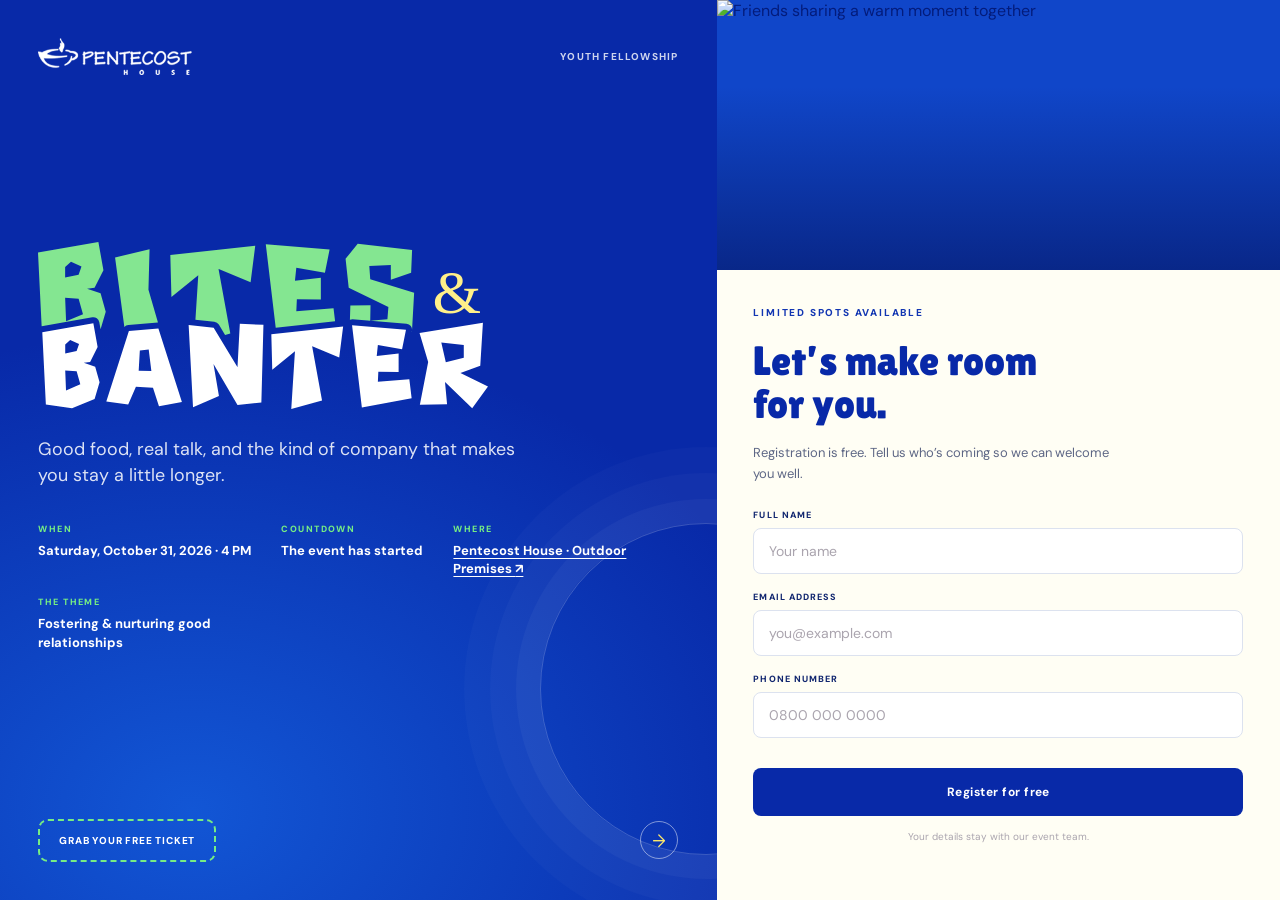
==== index.html @ 0be5b4b5 "Add files via upload" ====
<!DOCTYPE html>
<html lang="en">
<head>
	<meta charset="UTF-8">
	<meta name="viewport" content="width=device-width, initial-scale=1.0">
	<meta name="description" content="Join Bites & Banter for hot food, honest conversations, and good company. Register free for October 31, 2026.">
	<meta property="og:type" content="website">
	<meta property="og:title" content="Bites &amp; Banter | Registration">
	<meta property="og:description" content="Join Bites &amp; Banter for hot food, honest conversations, and good company on October 31, 2026.">
	<meta property="og:image" content="BB_GraphTag.png">
	<meta name="twitter:card" content="summary_large_image">
	<meta name="twitter:title" content="Bites &amp; Banter | Registration">
	<meta name="twitter:description" content="Join Bites &amp; Banter for hot food, honest conversations, and good company on October 31, 2026.">
	<meta name="twitter:image" content="BB_GraphTag.png">
	<meta name="theme-color" content="#0829a8">
	<title>Bites &amp; Banter | Registration</title>
	<link rel="preconnect" href="https://fonts.googleapis.com">
	<link rel="preconnect" href="https://fonts.gstatic.com" crossorigin>
	<link href="https://fonts.googleapis.com/css2?family=Bungee&family=DM+Sans:wght@400;500;600;700;800&family=Lilita+One&family=Permanent+Marker&display=swap" rel="stylesheet">
	<link rel="icon" type="image/png" href="favicon.png">
	<link rel="stylesheet" href="styles.css">
</head>
<body>
	<main class="event-shell">
		<section class="intro-panel" aria-labelledby="event-title">
			<div class="intro-topline">
				<div class="church-mark" aria-label="Pentecost House Youth Fellowship">
					<div class="church-logo"><img src="pentecost_logo_white%201.png" alt="Pentecost House"></div>
					<div class="church-affiliation">YOUTH FELLOWSHIP</div>
				</div>
			</div>

			<div class="intro-content">
				<h1 id="event-title"><img class="event-logo" src="B&amp;B_Logo.svg" alt="Bites &amp; Banter"></h1>
				<p class="intro-copy">Good food, real talk, and the kind of company that makes you stay a little longer.</p>

				<div class="event-details" aria-label="Event details">
					<div class="detail-item">
						<span class="detail-label">When</span>
						<strong>Saturday, October 31, 2026 · 4 PM</strong>
					</div>
					<div class="detail-item">
						<span class="detail-label">Countdown</span>
						<strong id="event-countdown" aria-live="off">Loading...</strong>
					</div>
					<div class="detail-item">
						<span class="detail-label">Where</span>
						<strong><a class="venue-link" href="https://maps.app.goo.gl/dUS1sD8pCBx8uVoXA" target="_blank" rel="noopener noreferrer">Pentecost House · Outdoor Premises <span aria-hidden="true">↗</span></a></strong>
					</div>
					<div class="detail-item">
						<span class="detail-label">The theme</span>
						<strong>Fostering &amp; nurturing good relationships</strong>
					</div>
				</div>
			</div>

			<div class="intro-footer">
				<span class="free-ticket">Grab your free ticket</span>
				<span class="scroll-note"><span class="arrow">↓</span></span>
			</div>
		</section>

		<section class="form-panel" aria-labelledby="register-title">
			<div class="photo-frame">
				<img src="https://images.unsplash.com/photo-1529156069898-49953e39b3ac?auto=format&fit=crop&w=1200&q=85" alt="Friends sharing a warm moment together">
			</div>

			<div class="form-wrap">
				<div class="form-heading">
					<p class="eyebrow">Limited Spots Available</p>
					<h2 id="register-title">Let’s make room<br>for you.</h2>
					<p class="form-intro">Registration is free. Tell us who’s coming so we can welcome you well.</p>
				</div>

				<form id="registration-form" action="https://splitforms.com/api/submit" method="POST" novalidate>
					<input type="hidden" name="access_key" value="d327588e8dae4fbfa3a824ffc16c2bb0">
					<input type="hidden" name="message" value="Bites & Banter registration">
					<input type="checkbox" name="botcheck" tabindex="-1" aria-hidden="true" hidden>
					<label for="name">Full name</label>
					<input id="name" name="name" type="text" inputmode="text" autocomplete="name" placeholder="Your name" required>
					<span class="field-error" id="name-error" aria-live="polite"></span>

					<label for="email">Email address</label>
					<input id="email" name="email" type="email" inputmode="email" autocomplete="email" placeholder="you@example.com" required>
					<span class="field-error" id="email-error" aria-live="polite"></span>

					<label for="phone">Phone number</label>
					<input id="phone" name="phone" type="tel" inputmode="tel" autocomplete="tel" placeholder="0800 000 0000" required>
					<span class="field-error" id="phone-error" aria-live="polite"></span>
					<button type="submit" id="submit-button">Register for free</button>
					<p class="privacy-note" id="form-status" role="status" aria-live="polite">Your details stay with our event team.</p>
				</form>

				<div class="success-state" id="success-state" role="status" aria-live="polite" hidden>
					<span class="success-icon" aria-hidden="true">✓</span>
					<p class="eyebrow">You’re on the list</p>
					<h2>See you at<br>Bites &amp; Banter.</h2>
					<p class="success-copy">Thanks, <strong id="attendee-name">friend</strong>. Your free ticket is confirmed.</p>
					<button class="secondary-button" type="button" id="register-another">Register someone else <span aria-hidden="true">↗</span></button>
				</div>
			</div>
		</section>
	</main>

	<script>
		const eventCountdown = document.querySelector('#event-countdown');
		const eventStart = new Date(2026, 9, 31, 16, 0, 0);

		function updateCountdown() {
			const remaining = eventStart - new Date();
			if (remaining <= 0) {
				eventCountdown.textContent = 'The event has started';
				return;
			}

			const days = Math.floor(remaining / 86400000);
			const hours = Math.floor((remaining % 86400000) / 3600000);
			const minutes = Math.floor((remaining % 3600000) / 60000);
			const seconds = Math.floor((remaining % 60000) / 1000);
			eventCountdown.textContent = `${days}d ${hours}h ${minutes}m ${seconds}s`;
		}

		updateCountdown();
		setInterval(updateCountdown, 1000);

		const form = document.querySelector('#registration-form');
		const formHeading = document.querySelector('.form-heading');
		const successState = document.querySelector('#success-state');
		const attendeeName = document.querySelector('#attendee-name');
		const submitButton = document.querySelector('#submit-button');
		const formStatus = document.querySelector('#form-status');
		const fields = ['name', 'email', 'phone'];

		function showError(field, message) {
			const input = document.querySelector(`#${field}`);
			const error = document.querySelector(`#${field}-error`);
			input.classList.toggle('has-error', Boolean(message));
			input.setAttribute('aria-invalid', Boolean(message));
			error.textContent = message;
		}

		form.addEventListener('submit', async (event) => {
			event.preventDefault();
			const data = new FormData(form);
			let valid = true;

			fields.forEach((field) => showError(field, ''));
			if (!data.get('name').trim()) { showError('name', 'Please enter your name.'); valid = false; }
			if (!data.get('email').match(/^[^\s@]+@[^\s@]+\.[^\s@]+$/)) { showError('email', 'Please enter a valid email.'); valid = false; }
			if (data.get('phone').replace(/\D/g, '').length < 7) { showError('phone', 'Please enter a valid phone number.'); valid = false; }
			if (!valid) return;

			submitButton.disabled = true;
			submitButton.firstChild.textContent = 'Saving your seat ';
			formStatus.textContent = 'Sending your registration...';

			try {
				const response = await fetch(form.action, { method: form.method, body: data });
				if (!response.ok) throw new Error('Registration failed');
				attendeeName.textContent = data.get('name').trim().split(' ')[0];
				form.hidden = true;
				formHeading.hidden = true;
				successState.hidden = false;
			} catch (error) {
				submitButton.disabled = false;
				submitButton.firstChild.textContent = 'Register for free ';
				formStatus.textContent = 'We could not save your registration. Please try again.';
			}
		});

		document.querySelector('#register-another').addEventListener('click', () => {
			form.reset();
			fields.forEach((field) => showError(field, ''));
			formStatus.textContent = 'Your details stay with our event team.';
			submitButton.disabled = false;
			submitButton.firstChild.textContent = 'Register for free ';
			successState.hidden = true;
			formHeading.hidden = false;
			form.hidden = false;
			document.querySelector('#name').focus();
		});
	</script>
</body>
</html>
---- styles.css ----
:root {
	--ink: #251b35;
	--cream: #fff8eb;
	--paper: #fffdf8;
	--orange: #ff684f;
	--orange-dark: #d94d38;
	--lime: #e8f36c;
	--purple: #6f4ef6;
	--muted: #77717e;
	--line: #e7e0d5;
}

* { box-sizing: border-box; }

html { scroll-behavior: smooth; }

body {
	margin: 0;
	color: var(--ink);
	background: var(--cream);
	font-family: 'DM Sans', sans-serif;
}

.event-shell {
	display: grid;
	grid-template-columns: minmax(0, 1.08fr) minmax(420px, .92fr);
	min-height: 100vh;
}

.intro-panel {
	display: flex;
	flex-direction: column;
	justify-content: space-between;
	min-height: 100vh;
	padding: 30px 5vw 28px;
	overflow: hidden;
	background: var(--orange);
	position: relative;
}

.intro-panel::before {
	content: '✳';
	position: absolute;
	top: 18%;
	right: 8%;
	color: var(--lime);
	font-size: clamp(70px, 10vw, 142px);
	line-height: 1;
	transform: rotate(-12deg);
}

.intro-panel::after {
	content: '';
	position: absolute;
	width: 330px;
	height: 330px;
	right: -155px;
	bottom: 5%;
	border: 1px solid rgba(37, 27, 53, .28);
	border-radius: 50%;
	box-shadow: 0 0 0 24px rgba(37, 27, 53, .06), 0 0 0 50px rgba(37, 27, 53, .045), 0 0 0 76px rgba(37, 27, 53, .03);
}

.intro-topline, .intro-footer { display: flex; justify-content: space-between; align-items: center; position: relative; z-index: 1; }
.church-mark { display: flex; align-items: center; justify-content: space-between; width: 100%; color: white; font-size: 10px; font-weight: 800; letter-spacing: .12em; text-transform: uppercase; }
.church-mark img { display: block; width: 126px; height: auto; }
.event-edition, .scroll-note { font-size: 10px; letter-spacing: .1em; text-transform: uppercase; }
.slash { margin: 0 8px; opacity: .45; }
.intro-content { position: relative; z-index: 1; max-width: 700px; margin: auto 0; padding: 7vh 0; }
.eyebrow { margin: 0 0 20px; color: var(--orange-dark); font-size: 10px; font-weight: 800; letter-spacing: .18em; text-transform: uppercase; }
.intro-panel .eyebrow { display: inline-flex; align-items: center; gap: 8px; color: var(--ink); }
.intro-panel .eyebrow::before { content: ''; width: 7px; height: 7px; border-radius: 50%; background: var(--lime); box-shadow: 0 0 0 4px rgba(232, 243, 108, .26); }
h1, h2 { margin: 0; font-family: 'Space Grotesk', sans-serif; font-weight: 700; letter-spacing: -.065em; line-height: .84; }
h1 { font-size: clamp(78px, 11.8vw, 172px); }
.ampersand { color: var(--cream); font-weight: 500; font-style: italic; }
.period { color: var(--lime); }
.intro-copy { max-width: 400px; margin: 28px 0 0; font-size: clamp(16px, 1.5vw, 20px); line-height: 1.45; }
.intro-copy + .intro-copy { margin-top: 10px; font-weight: 700; }
.event-details { display: flex; gap: clamp(24px, 4vw, 54px); margin-top: 42px; }
.detail-item { display: flex; flex-direction: column; gap: 8px; max-width: 205px; }
.detail-label { font-size: 9px; font-weight: 800; letter-spacing: .16em; text-transform: uppercase; opacity: .65; }
.detail-item strong { font-size: 13px; line-height: 1.4; }
.free-ticket { padding: 11px 16px; border: 1px solid rgba(37, 27, 53, .12); border-radius: 999px; background: var(--lime); box-shadow: 3px 3px 0 var(--ink); font-size: 10px; font-weight: 800; letter-spacing: .08em; text-transform: uppercase; }
.scroll-note { display: grid; place-items: center; width: 38px; height: 38px; border: 1px solid rgba(37, 27, 53, .3); border-radius: 50%; }
.arrow { font-size: 17px; transform: rotate(-90deg); }

.form-panel { display: flex; flex-direction: column; min-height: 100vh; background: var(--paper); }
.photo-frame { position: relative; flex: 0 0 30vh; min-height: 220px; overflow: hidden; background: var(--purple); }
.photo-frame::after { content: ''; position: absolute; inset: 0; background: linear-gradient(180deg, rgba(37, 27, 53, .02) 35%, rgba(37, 27, 53, .52)); }
.photo-frame img { width: 100%; height: 100%; object-fit: cover; object-position: center 48%; filter: saturate(1.14); }
.photo-caption { position: absolute; z-index: 1; right: 22px; bottom: 20px; padding: 10px 14px; border: 1px solid rgba(255,255,255,.35); border-radius: 999px; background: rgba(37, 27, 53, .35); color: white; font-size: 10px; font-weight: 700; letter-spacing: .04em; backdrop-filter: blur(8px); }
.caption-dot { display: inline-block; width: 7px; height: 7px; margin-right: 7px; border-radius: 50%; background: var(--lime); }
.form-wrap { width: min(100% - 10vw, 510px); margin: 0 auto; padding: clamp(38px, 6vh, 66px) 0 34px; }
.form-heading h2, .success-state h2 { font-size: clamp(42px, 4.2vw, 62px); line-height: .95; }
.form-intro, .success-copy { max-width: 360px; margin: 18px 0 0; color: var(--muted); font-size: 13px; line-height: 1.6; }
form { margin-top: 24px; }
label { display: block; margin: 17px 0 7px; font-size: 9px; font-weight: 800; letter-spacing: .12em; text-transform: uppercase; }
input:not([type='checkbox']) { width: 100%; border: 1px solid var(--line); border-radius: 12px; padding: 13px 15px; outline: 0; background: #fff; color: var(--ink); font: 14px 'DM Sans', sans-serif; transition: border-color .2s ease, box-shadow .2s ease, background .2s ease; }
input:not([type='checkbox']):focus { border-color: var(--purple); background: #fff; box-shadow: 0 0 0 4px rgba(111, 78, 246, .12); }
input::placeholder { color: #aaa4ae; }
input.has-error { border-color: var(--orange-dark); }
.field-error { display: block; min-height: 0; margin-top: 5px; color: var(--orange-dark); font-size: 11px; }
button { width: 100%; margin-top: 25px; border: 0; border-radius: 12px; padding: 16px 20px; cursor: pointer; background: var(--ink); color: white; font: 700 12px 'DM Sans', sans-serif; letter-spacing: .04em; transition: background .2s ease, color .2s ease, transform .2s ease, box-shadow .2s ease; }
button:hover { background: var(--purple); box-shadow: 0 8px 20px rgba(111, 78, 246, .2); transform: translateY(-2px); }
button:focus-visible { outline: 3px solid var(--purple); outline-offset: 3px; }
button:disabled { cursor: wait; opacity: .65; transform: none; }
button span { float: right; font-size: 18px; line-height: 12px; }
.privacy-note { margin: 14px 0 0; color: #aaa4ae; font-size: 10px; text-align: center; }
.success-state { padding-top: 8px; animation: arrive .5s ease both; }
.success-icon { display: grid; place-items: center; width: 52px; height: 52px; margin-bottom: 28px; border-radius: 17px; background: var(--lime); color: var(--ink); font-size: 26px; transform: rotate(-7deg); }
.success-copy strong { color: var(--ink); }
.secondary-button { max-width: 250px; margin-top: 30px; background: var(--ink); color: var(--paper); }
.secondary-button:hover { color: white; }
[hidden] { display: none !important; }
@keyframes arrive { from { opacity: 0; transform: translateY(12px); } to { opacity: 1; transform: translateY(0); } }

@media (max-width: 900px) {
	.event-shell { grid-template-columns: minmax(0, 1fr) minmax(350px, .88fr); }
	.intro-panel { padding-right: 4vw; padding-left: 4vw; }
	h1 { font-size: clamp(72px, 12vw, 120px); }
	.event-details { gap: 24px; }
}

@media (max-width: 700px) {
	.event-shell { display: block; }
	.intro-panel { min-height: 0; padding: 22px 7vw 24px; }
	.intro-panel::before { top: 15%; right: 8%; font-size: 72px; }
	.intro-content { padding: 10vh 0 8vh; }
	.arrow { transform: none; }
	h1 { font-size: clamp(82px, 20vw, 138px); }
	.intro-copy { margin-top: 25px; font-size: 17px; }
	.event-details { gap: 28px; margin-top: 36px; }
	.detail-item { max-width: 180px; }
	.form-panel { display: block; min-height: 0; }
	.photo-frame { height: 42vw; min-height: 190px; }
	.form-wrap { width: min(100% - 14vw, 510px); padding: 46px 0 48px; }
}

@media (max-width: 420px) {
	.church-mark { font-size: 9px; }
	.church-mark img { width: 110px; }
	.event-details { flex-direction: column; gap: 18px; }
	.photo-caption { right: 14px; bottom: 14px; font-size: 9px; }
	.free-ticket { font-size: 9px; }
}

@media (prefers-reduced-motion: reduce) {
	*, *::before, *::after { scroll-behavior: auto !important; animation-duration: .01ms !important; animation-iteration-count: 1 !important; transition-duration: .01ms !important; }
}

/* Bites & Banter poster-inspired visual system */
:root {
	--ink: #061c72;
	--cream: #0829a8;
	--paper: #fffef4;
	--orange: #092caf;
	--orange-dark: #08229a;
	--lime: #76ed83;
	--purple: #ffe96a;
	--muted: #5e6785;
	--line: #dce2ef;
}

body { background: #0829a8; }
.event-shell {
	grid-template-columns: minmax(0, 1.12fr) minmax(390px, .88fr);
	gap: 0;
	min-height: 100vh;
	height: 100vh;
	padding: 0;
	background: radial-gradient(ellipse at 15% 90%, #1256d5 0, transparent 42%), #0829a8;
}
html, body { height: 100%; }
body { min-height: 100%; overflow: hidden; }
.intro-panel {
	height: 100%;
	min-height: 0;
	padding: clamp(20px, 3vw, 42px);
	border: 0;
	border-radius: 0;
	background: transparent;
	color: #fff;
}
.intro-panel::before {
	content: '✳';
	right: 9%;
	top: 15%;
	color: var(--purple);
	font-size: clamp(72px, 9vw, 132px);
	display: none;
}
.intro-panel::after {
	border-color: rgba(255,255,255,.2);
	box-shadow: 0 0 0 24px rgba(255,255,255,.035), 0 0 0 50px rgba(255,255,255,.025), 0 0 0 76px rgba(255,255,255,.018);
	animation: rings-pulse 7s ease-in-out infinite;
	transform-origin: center;
}
@keyframes rings-pulse {
	0%, 100% { transform: scale(1); opacity: .72; }
	50% { transform: scale(1.055); opacity: 1; }
}
.church-mark { color: white; }
.church-mark img { width: clamp(112px, 12vw, 160px); }
.church-affiliation { color: rgba(255,255,255,.8); }
.intro-content { max-width: 770px; padding: 2vh 0; }
.eyebrow { color: #0b2a94; }
.intro-panel .eyebrow { color: var(--lime); }
.intro-panel .eyebrow::before { background: var(--purple); box-shadow: 0 0 0 4px rgba(255,233,106,.18); }
h1, h2 { font-family: 'Bungee', 'DM Sans', sans-serif; letter-spacing: -.045em; line-height: .94; }
h1 { font-size: clamp(76px, 10vw, 148px); text-transform: uppercase; }
.event-logo { display: block; width: min(100%, 450px); height: auto; }
.ampersand { color: var(--purple); font-style: normal; }
.period { color: var(--lime); }
.intro-copy { max-width: 480px; color: rgba(255,255,255,.86); font-size: clamp(15px, 1.4vw, 19px); }
.intro-copy + .intro-copy { color: var(--purple); font-family: 'Permanent Marker', cursive; font-size: clamp(19px, 2vw, 27px); font-weight: 400; }
.event-details { flex-wrap: wrap; gap: 18px 30px; margin-top: 34px; }
.detail-item { max-width: 220px; gap: 7px; }
.detail-label { color: var(--lime); opacity: 1; }
.detail-item strong { color: #fff; font-size: 13px; }
.venue-link { color: inherit; text-decoration-thickness: 1px; text-underline-offset: 3px; }
.venue-link:hover, .venue-link:focus-visible { color: var(--purple); }
.intro-footer { gap: 20px; }
.free-ticket {
	padding: 13px 19px;
	border: 2px dashed var(--lime);
	border-radius: 10px;
	background: transparent;
	box-shadow: none;
	color: white;
}
.scroll-note { border-color: rgba(255,255,255,.48); color: var(--purple); }
.form-panel {
	align-self: stretch;
	height: 100%;
	min-height: 0;
	overflow-x: hidden;
	overflow-y: auto;
	overscroll-behavior: contain;
	border: 0;
	border-radius: 0;
	background: var(--paper);
	box-shadow: none;
}
.photo-frame { flex-basis: 30vh; min-height: 205px; background: #1046c9; }
.photo-frame::after { background: linear-gradient(180deg, rgba(6,28,114,0) 32%, rgba(6,28,114,.74)); }
.photo-frame img { filter: saturate(1.12); }
.photo-caption { border: 1px solid rgba(255,255,255,.58); border-radius: 8px; background: rgba(5,30,117,.55); }
.caption-dot { background: var(--lime); }
.form-wrap { width: min(100% - 64px, 490px); padding: clamp(30px, 4vh, 44px) 0 34px; }
.form-heading .eyebrow { color: #1236b2; }
.form-heading h2 { color: #0829a8; font-family: 'Lilita One', 'DM Sans', sans-serif; font-size: clamp(38px, 3.2vw, 50px); font-weight: 400; line-height: 1.05; letter-spacing: 0; }
.success-state h2 { color: #0829a8; font-family: 'Lilita One', 'DM Sans', sans-serif; font-size: clamp(38px, 3.2vw, 50px); font-weight: 400; line-height: 1.05; letter-spacing: 0; }
.form-intro, .success-copy { color: var(--muted); }
label { color: #11266f; }
input:not([type='checkbox']) { border-radius: 8px; }
input:not([type='checkbox']):focus { border-color: #1236b2; box-shadow: 0 0 0 4px rgba(18,54,178,.12); }
button { border-radius: 8px; background: #0829a8; }
button:hover { background: #1243ce; box-shadow: 0 8px 20px rgba(8,41,168,.22); }
button:focus-visible { outline-color: #1243ce; }
.success-icon { border-radius: 14px; background: var(--lime); }

@media (max-width: 900px) {
	.event-shell { grid-template-columns: minmax(0, 1fr) minmax(330px, .9fr); gap: 0; padding: 0; }
	.intro-panel { padding: 24px; }
	h1 { font-size: clamp(68px, 10vw, 106px); }
	.event-details { gap: 18px; }
}
@media (max-width: 700px) {
	html, body { height: auto; }
	body { overflow: auto; }
	.event-shell { display: block; height: auto; min-height: 100vh; padding: 0; }
	.intro-panel { min-height: 0; padding: 20px 7vw 26px; border-radius: 0; }
	.intro-panel::before { top: 15%; right: 8%; font-size: 66px; }
	.intro-content { padding: 6vh 0 5vh; }
	h1 { font-size: clamp(68px, 17vw, 116px); }
	.event-logo { width: min(100%, 300px); }
	.intro-copy { font-size: 16px; }
	.event-details { gap: 18px 22px; margin-top: 30px; }
	.detail-item { max-width: 190px; }
	.form-panel { display: block; height: auto; min-height: 0; margin: 0; overflow: visible; border: 0; border-radius: 0; box-shadow: none; }
	.photo-frame { height: 42vw; min-height: 190px; }
	.form-wrap { width: min(100% - 48px, 510px); padding: 38px 0 42px; }
}
@media (max-width: 420px) {
	.church-mark { font-size: 9px; }
	.church-mark img { width: 108px; }
	.event-details { flex-direction: row; }
	.detail-item { flex-basis: calc(50% - 12px); }
}
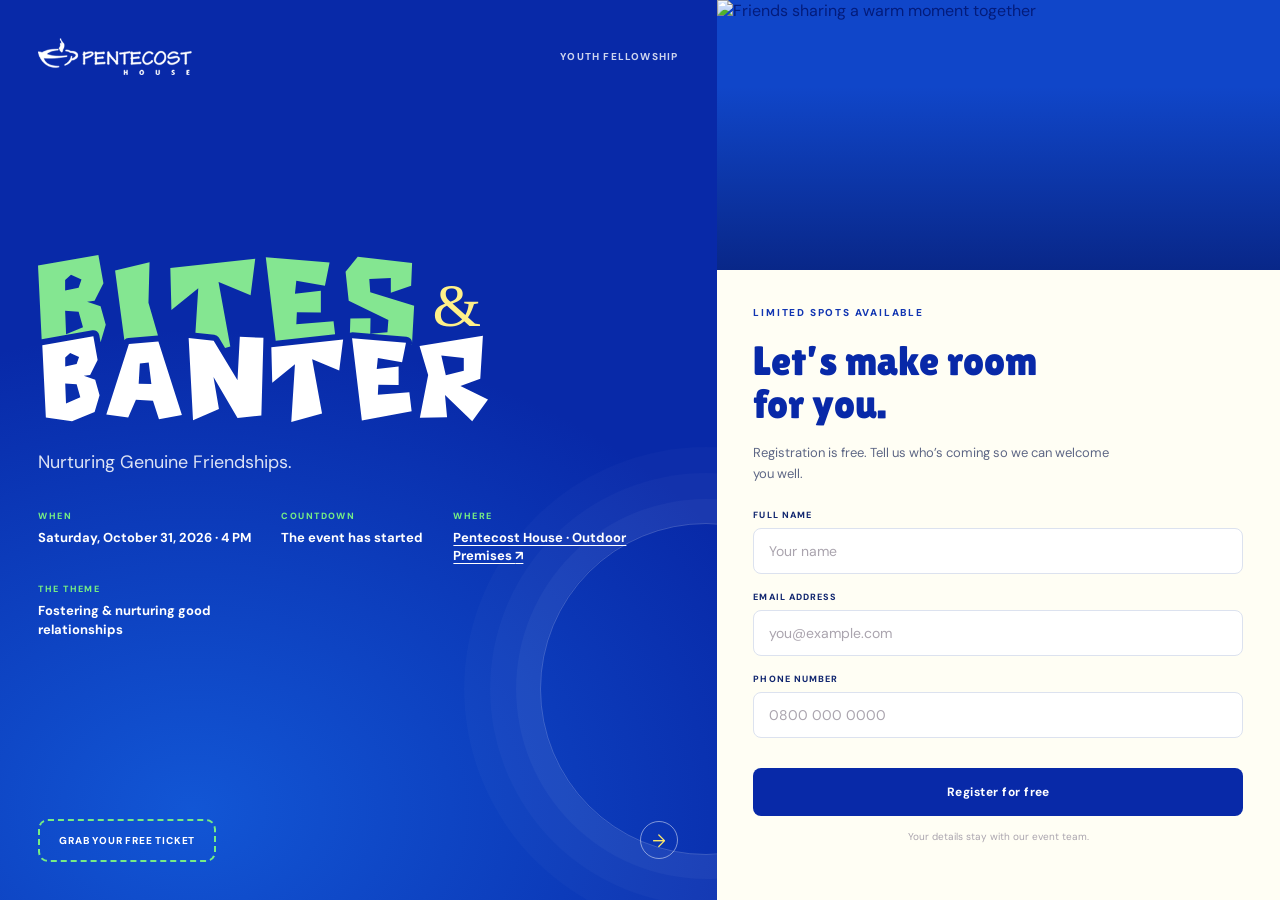
==== commit ab942559: "Revise event details and theme in index.html Updated the event description and theme in the HTML doc" ====
--- a/index.html
+++ b/index.html
@@ -32,7 +32,7 @@
 
 			<div class="intro-content">
 				<h1 id="event-title"><img class="event-logo" src="B&amp;B_Logo.svg" alt="Bites &amp; Banter"></h1>
-				<p class="intro-copy">Good food, real talk, and the kind of company that makes you stay a little longer.</p>
+				<p class="intro-copy">Nurturing Genuine Friendships.</p>
 
 				<div class="event-details" aria-label="Event details">
 					<div class="detail-item">
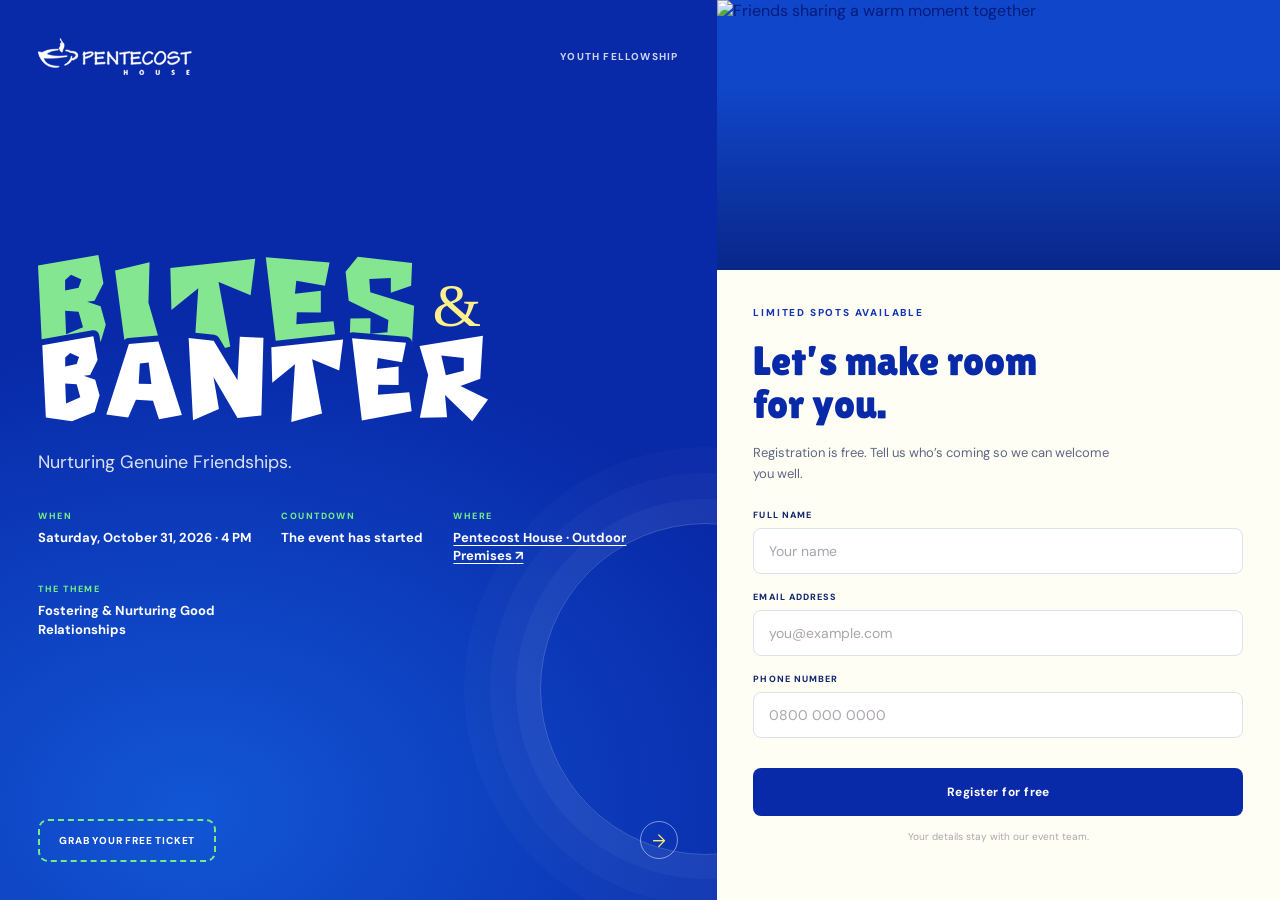
==== commit 2a75452d: "Update index.html" ====
--- a/index.html
+++ b/index.html
@@ -49,7 +49,7 @@
 					</div>
 					<div class="detail-item">
 						<span class="detail-label">The theme</span>
-						<strong>Fostering &amp; nurturing good relationships</strong>
+						<strong>Fostering &amp; Nurturing Good Relationships</strong>
 					</div>
 				</div>
 			</div>
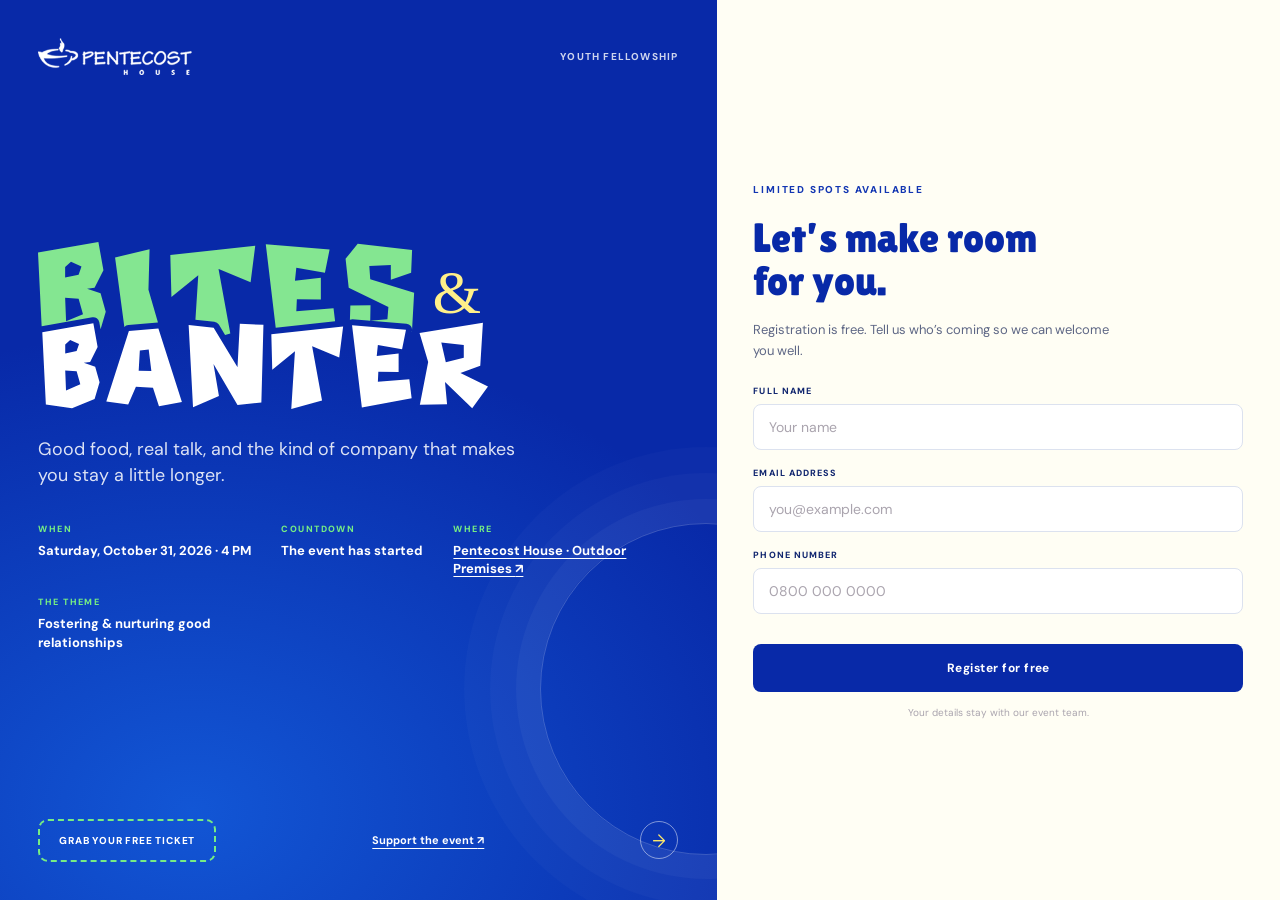
==== commit c8862678: "Update event page and add donations page" ====
--- a/index.html
+++ b/index.html
@@ -1,184 +1,181 @@
-<!DOCTYPE html>
-<html lang="en">
-<head>
-	<meta charset="UTF-8">
-	<meta name="viewport" content="width=device-width, initial-scale=1.0">
-	<meta name="description" content="Join Bites & Banter for hot food, honest conversations, and good company. Register free for October 31, 2026.">
-	<meta property="og:type" content="website">
-	<meta property="og:title" content="Bites &amp; Banter | Registration">
-	<meta property="og:description" content="Join Bites &amp; Banter for hot food, honest conversations, and good company on October 31, 2026.">
-	<meta property="og:image" content="BB_GraphTag.png">
-	<meta name="twitter:card" content="summary_large_image">
-	<meta name="twitter:title" content="Bites &amp; Banter | Registration">
-	<meta name="twitter:description" content="Join Bites &amp; Banter for hot food, honest conversations, and good company on October 31, 2026.">
-	<meta name="twitter:image" content="BB_GraphTag.png">
-	<meta name="theme-color" content="#0829a8">
-	<title>Bites &amp; Banter | Registration</title>
-	<link rel="preconnect" href="https://fonts.googleapis.com">
-	<link rel="preconnect" href="https://fonts.gstatic.com" crossorigin>
-	<link href="https://fonts.googleapis.com/css2?family=Bungee&family=DM+Sans:wght@400;500;600;700;800&family=Lilita+One&family=Permanent+Marker&display=swap" rel="stylesheet">
-	<link rel="icon" type="image/png" href="favicon.png">
-	<link rel="stylesheet" href="styles.css">
-</head>
-<body>
-	<main class="event-shell">
-		<section class="intro-panel" aria-labelledby="event-title">
-			<div class="intro-topline">
-				<div class="church-mark" aria-label="Pentecost House Youth Fellowship">
-					<div class="church-logo"><img src="pentecost_logo_white%201.png" alt="Pentecost House"></div>
-					<div class="church-affiliation">YOUTH FELLOWSHIP</div>
-				</div>
-			</div>
-
-			<div class="intro-content">
-				<h1 id="event-title"><img class="event-logo" src="B&amp;B_Logo.svg" alt="Bites &amp; Banter"></h1>
-				<p class="intro-copy">Nurturing Genuine Friendships.</p>
-
-				<div class="event-details" aria-label="Event details">
-					<div class="detail-item">
-						<span class="detail-label">When</span>
-						<strong>Saturday, October 31, 2026 · 4 PM</strong>
-					</div>
-					<div class="detail-item">
-						<span class="detail-label">Countdown</span>
-						<strong id="event-countdown" aria-live="off">Loading...</strong>
-					</div>
-					<div class="detail-item">
-						<span class="detail-label">Where</span>
-						<strong><a class="venue-link" href="https://maps.app.goo.gl/dUS1sD8pCBx8uVoXA" target="_blank" rel="noopener noreferrer">Pentecost House · Outdoor Premises <span aria-hidden="true">↗</span></a></strong>
-					</div>
-					<div class="detail-item">
-						<span class="detail-label">The theme</span>
-						<strong>Fostering &amp; Nurturing Good Relationships</strong>
-					</div>
-				</div>
-			</div>
-
-			<div class="intro-footer">
-				<span class="free-ticket">Grab your free ticket</span>
-				<span class="scroll-note"><span class="arrow">↓</span></span>
-			</div>
-		</section>
-
-		<section class="form-panel" aria-labelledby="register-title">
-			<div class="photo-frame">
-				<img src="https://images.unsplash.com/photo-1529156069898-49953e39b3ac?auto=format&fit=crop&w=1200&q=85" alt="Friends sharing a warm moment together">
-			</div>
-
-			<div class="form-wrap">
-				<div class="form-heading">
-					<p class="eyebrow">Limited Spots Available</p>
-					<h2 id="register-title">Let’s make room<br>for you.</h2>
-					<p class="form-intro">Registration is free. Tell us who’s coming so we can welcome you well.</p>
-				</div>
-
-				<form id="registration-form" action="https://splitforms.com/api/submit" method="POST" novalidate>
-					<input type="hidden" name="access_key" value="d327588e8dae4fbfa3a824ffc16c2bb0">
-					<input type="hidden" name="message" value="Bites & Banter registration">
-					<input type="checkbox" name="botcheck" tabindex="-1" aria-hidden="true" hidden>
-					<label for="name">Full name</label>
-					<input id="name" name="name" type="text" inputmode="text" autocomplete="name" placeholder="Your name" required>
-					<span class="field-error" id="name-error" aria-live="polite"></span>
-
-					<label for="email">Email address</label>
-					<input id="email" name="email" type="email" inputmode="email" autocomplete="email" placeholder="you@example.com" required>
-					<span class="field-error" id="email-error" aria-live="polite"></span>
-
-					<label for="phone">Phone number</label>
-					<input id="phone" name="phone" type="tel" inputmode="tel" autocomplete="tel" placeholder="0800 000 0000" required>
-					<span class="field-error" id="phone-error" aria-live="polite"></span>
-					<button type="submit" id="submit-button">Register for free</button>
-					<p class="privacy-note" id="form-status" role="status" aria-live="polite">Your details stay with our event team.</p>
-				</form>
-
-				<div class="success-state" id="success-state" role="status" aria-live="polite" hidden>
-					<span class="success-icon" aria-hidden="true">✓</span>
-					<p class="eyebrow">You’re on the list</p>
-					<h2>See you at<br>Bites &amp; Banter.</h2>
-					<p class="success-copy">Thanks, <strong id="attendee-name">friend</strong>. Your free ticket is confirmed.</p>
-					<button class="secondary-button" type="button" id="register-another">Register someone else <span aria-hidden="true">↗</span></button>
-				</div>
-			</div>
-		</section>
-	</main>
-
-	<script>
-		const eventCountdown = document.querySelector('#event-countdown');
-		const eventStart = new Date(2026, 9, 31, 16, 0, 0);
-
-		function updateCountdown() {
-			const remaining = eventStart - new Date();
-			if (remaining <= 0) {
-				eventCountdown.textContent = 'The event has started';
-				return;
-			}
-
-			const days = Math.floor(remaining / 86400000);
-			const hours = Math.floor((remaining % 86400000) / 3600000);
-			const minutes = Math.floor((remaining % 3600000) / 60000);
-			const seconds = Math.floor((remaining % 60000) / 1000);
-			eventCountdown.textContent = `${days}d ${hours}h ${minutes}m ${seconds}s`;
-		}
-
-		updateCountdown();
-		setInterval(updateCountdown, 1000);
-
-		const form = document.querySelector('#registration-form');
-		const formHeading = document.querySelector('.form-heading');
-		const successState = document.querySelector('#success-state');
-		const attendeeName = document.querySelector('#attendee-name');
-		const submitButton = document.querySelector('#submit-button');
-		const formStatus = document.querySelector('#form-status');
-		const fields = ['name', 'email', 'phone'];
-
-		function showError(field, message) {
-			const input = document.querySelector(`#${field}`);
-			const error = document.querySelector(`#${field}-error`);
-			input.classList.toggle('has-error', Boolean(message));
-			input.setAttribute('aria-invalid', Boolean(message));
-			error.textContent = message;
-		}
-
-		form.addEventListener('submit', async (event) => {
-			event.preventDefault();
-			const data = new FormData(form);
-			let valid = true;
-
-			fields.forEach((field) => showError(field, ''));
-			if (!data.get('name').trim()) { showError('name', 'Please enter your name.'); valid = false; }
-			if (!data.get('email').match(/^[^\s@]+@[^\s@]+\.[^\s@]+$/)) { showError('email', 'Please enter a valid email.'); valid = false; }
-			if (data.get('phone').replace(/\D/g, '').length < 7) { showError('phone', 'Please enter a valid phone number.'); valid = false; }
-			if (!valid) return;
-
-			submitButton.disabled = true;
-			submitButton.firstChild.textContent = 'Saving your seat ';
-			formStatus.textContent = 'Sending your registration...';
-
-			try {
-				const response = await fetch(form.action, { method: form.method, body: data });
-				if (!response.ok) throw new Error('Registration failed');
-				attendeeName.textContent = data.get('name').trim().split(' ')[0];
-				form.hidden = true;
-				formHeading.hidden = true;
-				successState.hidden = false;
-			} catch (error) {
-				submitButton.disabled = false;
-				submitButton.firstChild.textContent = 'Register for free ';
-				formStatus.textContent = 'We could not save your registration. Please try again.';
-			}
-		});
-
-		document.querySelector('#register-another').addEventListener('click', () => {
-			form.reset();
-			fields.forEach((field) => showError(field, ''));
-			formStatus.textContent = 'Your details stay with our event team.';
-			submitButton.disabled = false;
-			submitButton.firstChild.textContent = 'Register for free ';
-			successState.hidden = true;
-			formHeading.hidden = false;
-			form.hidden = false;
-			document.querySelector('#name').focus();
-		});
-	</script>
-</body>
-</html>
+<!DOCTYPE html>
+<html lang="en">
+<head>
+	<meta charset="UTF-8">
+	<meta name="viewport" content="width=device-width, initial-scale=1.0">
+	<meta name="description" content="Join Bites & Banter for hot food, honest conversations, and good company. Register free for October 31, 2026.">
+	<meta property="og:type" content="website">
+	<meta property="og:title" content="Bites &amp; Banter | Registration">
+	<meta property="og:description" content="Join Bites &amp; Banter for hot food, honest conversations, and good company on October 31, 2026.">
+	<meta property="og:image" content="BB_GraphTag.png">
+	<meta name="twitter:card" content="summary_large_image">
+	<meta name="twitter:title" content="Bites &amp; Banter | Registration">
+	<meta name="twitter:description" content="Join Bites &amp; Banter for hot food, honest conversations, and good company on October 31, 2026.">
+	<meta name="twitter:image" content="BB_GraphTag.png">
+	<meta name="theme-color" content="#0829a8">
+	<title>Bites &amp; Banter | Registration</title>
+	<link rel="preconnect" href="https://fonts.googleapis.com">
+	<link rel="preconnect" href="https://fonts.gstatic.com" crossorigin>
+	<link href="https://fonts.googleapis.com/css2?family=Bungee&family=DM+Sans:wght@400;500;600;700;800&family=Lilita+One&family=Permanent+Marker&display=swap" rel="stylesheet">
+	<link rel="icon" type="image/png" href="favicon.png">
+	<link rel="stylesheet" href="styles.css">
+</head>
+<body>
+	<main class="event-shell">
+		<section class="intro-panel" aria-labelledby="event-title">
+			<div class="intro-topline">
+				<div class="church-mark" aria-label="Pentecost House Youth Fellowship">
+					<div class="church-logo"><img src="pentecost_logo_white%201.png" alt="Pentecost House"></div>
+					<div class="church-affiliation">YOUTH FELLOWSHIP</div>
+				</div>
+			</div>
+
+			<div class="intro-content">
+				<h1 id="event-title"><img class="event-logo" src="B&amp;B_Logo.svg" alt="Bites &amp; Banter"></h1>
+				<p class="intro-copy">Good food, real talk, and the kind of company that makes you stay a little longer.</p>
+
+				<div class="event-details" aria-label="Event details">
+					<div class="detail-item">
+						<span class="detail-label">When</span>
+						<strong>Saturday, October 31, 2026 · 4 PM</strong>
+					</div>
+					<div class="detail-item">
+						<span class="detail-label">Countdown</span>
+						<strong id="event-countdown" aria-live="off">Loading...</strong>
+					</div>
+					<div class="detail-item">
+						<span class="detail-label">Where</span>
+						<strong><a class="venue-link" href="https://maps.app.goo.gl/dUS1sD8pCBx8uVoXA" target="_blank" rel="noopener noreferrer">Pentecost House · Outdoor Premises <span aria-hidden="true">↗</span></a></strong>
+					</div>
+					<div class="detail-item">
+						<span class="detail-label">The theme</span>
+						<strong>Fostering &amp; nurturing good relationships</strong>
+					</div>
+				</div>
+			</div>
+
+			<div class="intro-footer">
+				<a class="free-ticket" href="#register-title">Grab your free ticket</a>
+				<a class="support-link" href="donations.html">Support the event <span aria-hidden="true">↗</span></a>
+				<span class="scroll-note"><span class="arrow">↓</span></span>
+			</div>
+		</section>
+
+		<section class="form-panel" aria-labelledby="register-title">
+			<div class="form-wrap">
+				<div class="form-heading">
+					<p class="eyebrow">Limited Spots Available</p>
+					<h2 id="register-title">Let’s make room<br>for you.</h2>
+					<p class="form-intro">Registration is free. Tell us who’s coming so we can welcome you well.</p>
+				</div>
+
+				<form id="registration-form" action="https://splitforms.com/api/submit" method="POST" novalidate>
+					<input type="hidden" name="access_key" value="d327588e8dae4fbfa3a824ffc16c2bb0">
+					<input type="hidden" name="message" value="Bites & Banter registration">
+					<input type="checkbox" name="botcheck" tabindex="-1" aria-hidden="true" hidden>
+					<label for="name">Full name</label>
+					<input id="name" name="name" type="text" inputmode="text" autocomplete="name" placeholder="Your name" required>
+					<span class="field-error" id="name-error" aria-live="polite"></span>
+
+					<label for="email">Email address</label>
+					<input id="email" name="email" type="email" inputmode="email" autocomplete="email" placeholder="you@example.com" required>
+					<span class="field-error" id="email-error" aria-live="polite"></span>
+
+					<label for="phone">Phone number</label>
+					<input id="phone" name="phone" type="tel" inputmode="tel" autocomplete="tel" placeholder="0800 000 0000" required>
+					<span class="field-error" id="phone-error" aria-live="polite"></span>
+					<button type="submit" id="submit-button">Register for free</button>
+					<p class="privacy-note" id="form-status" role="status" aria-live="polite">Your details stay with our event team.</p>
+				</form>
+
+				<div class="success-state" id="success-state" role="status" aria-live="polite" hidden>
+					<span class="success-icon" aria-hidden="true">✓</span>
+					<p class="eyebrow">You’re on the list</p>
+					<h2>See you at<br>Bites &amp; Banter.</h2>
+					<p class="success-copy">Thanks, <strong id="attendee-name">friend</strong>. Your free ticket is confirmed.</p>
+					<button class="secondary-button" type="button" id="register-another">Register someone else <span aria-hidden="true">↗</span></button>
+				</div>
+			</div>
+		</section>
+	</main>
+
+	<script>
+		const eventCountdown = document.querySelector('#event-countdown');
+		const eventStart = new Date(2026, 9, 31, 16, 0, 0);
+
+		function updateCountdown() {
+			const remaining = eventStart - new Date();
+			if (remaining <= 0) {
+				eventCountdown.textContent = 'The event has started';
+				return;
+			}
+
+			const days = Math.floor(remaining / 86400000);
+			const hours = Math.floor((remaining % 86400000) / 3600000);
+			const minutes = Math.floor((remaining % 3600000) / 60000);
+			const seconds = Math.floor((remaining % 60000) / 1000);
+			eventCountdown.textContent = `${days}d ${hours}h ${minutes}m ${seconds}s`;
+		}
+
+		updateCountdown();
+		setInterval(updateCountdown, 1000);
+
+		const form = document.querySelector('#registration-form');
+		const formHeading = document.querySelector('.form-heading');
+		const successState = document.querySelector('#success-state');
+		const attendeeName = document.querySelector('#attendee-name');
+		const submitButton = document.querySelector('#submit-button');
+		const formStatus = document.querySelector('#form-status');
+		const fields = ['name', 'email', 'phone'];
+
+		function showError(field, message) {
+			const input = document.querySelector(`#${field}`);
+			const error = document.querySelector(`#${field}-error`);
+			input.classList.toggle('has-error', Boolean(message));
+			input.setAttribute('aria-invalid', Boolean(message));
+			error.textContent = message;
+		}
+
+		form.addEventListener('submit', async (event) => {
+			event.preventDefault();
+			const data = new FormData(form);
+			let valid = true;
+
+			fields.forEach((field) => showError(field, ''));
+			if (!data.get('name').trim()) { showError('name', 'Please enter your name.'); valid = false; }
+			if (!data.get('email').match(/^[^\s@]+@[^\s@]+\.[^\s@]+$/)) { showError('email', 'Please enter a valid email.'); valid = false; }
+			if (data.get('phone').replace(/\D/g, '').length < 7) { showError('phone', 'Please enter a valid phone number.'); valid = false; }
+			if (!valid) return;
+
+			submitButton.disabled = true;
+			submitButton.firstChild.textContent = 'Saving your seat ';
+			formStatus.textContent = 'Sending your registration...';
+
+			try {
+				const response = await fetch(form.action, { method: form.method, body: data });
+				if (!response.ok) throw new Error('Registration failed');
+				attendeeName.textContent = data.get('name').trim().split(' ')[0];
+				form.hidden = true;
+				formHeading.hidden = true;
+				successState.hidden = false;
+			} catch (error) {
+				submitButton.disabled = false;
+				submitButton.firstChild.textContent = 'Register for free ';
+				formStatus.textContent = 'We could not save your registration. Please try again.';
+			}
+		});
+
+		document.querySelector('#register-another').addEventListener('click', () => {
+			form.reset();
+			fields.forEach((field) => showError(field, ''));
+			formStatus.textContent = 'Your details stay with our event team.';
+			submitButton.disabled = false;
+			submitButton.firstChild.textContent = 'Register for free ';
+			successState.hidden = true;
+			formHeading.hidden = false;
+			form.hidden = false;
+			document.querySelector('#name').focus();
+		});
+	</script>
+</body>
+</html>
--- a/styles.css
+++ b/styles.css
@@ -1,289 +1,314 @@
-:root {
-	--ink: #251b35;
-	--cream: #fff8eb;
-	--paper: #fffdf8;
-	--orange: #ff684f;
-	--orange-dark: #d94d38;
-	--lime: #e8f36c;
-	--purple: #6f4ef6;
-	--muted: #77717e;
-	--line: #e7e0d5;
-}
-
-* { box-sizing: border-box; }
-
-html { scroll-behavior: smooth; }
-
-body {
-	margin: 0;
-	color: var(--ink);
-	background: var(--cream);
-	font-family: 'DM Sans', sans-serif;
-}
-
-.event-shell {
-	display: grid;
-	grid-template-columns: minmax(0, 1.08fr) minmax(420px, .92fr);
-	min-height: 100vh;
-}
-
-.intro-panel {
-	display: flex;
-	flex-direction: column;
-	justify-content: space-between;
-	min-height: 100vh;
-	padding: 30px 5vw 28px;
-	overflow: hidden;
-	background: var(--orange);
-	position: relative;
-}
-
-.intro-panel::before {
-	content: '✳';
-	position: absolute;
-	top: 18%;
-	right: 8%;
-	color: var(--lime);
-	font-size: clamp(70px, 10vw, 142px);
-	line-height: 1;
-	transform: rotate(-12deg);
-}
-
-.intro-panel::after {
-	content: '';
-	position: absolute;
-	width: 330px;
-	height: 330px;
-	right: -155px;
-	bottom: 5%;
-	border: 1px solid rgba(37, 27, 53, .28);
-	border-radius: 50%;
-	box-shadow: 0 0 0 24px rgba(37, 27, 53, .06), 0 0 0 50px rgba(37, 27, 53, .045), 0 0 0 76px rgba(37, 27, 53, .03);
-}
-
-.intro-topline, .intro-footer { display: flex; justify-content: space-between; align-items: center; position: relative; z-index: 1; }
-.church-mark { display: flex; align-items: center; justify-content: space-between; width: 100%; color: white; font-size: 10px; font-weight: 800; letter-spacing: .12em; text-transform: uppercase; }
-.church-mark img { display: block; width: 126px; height: auto; }
-.event-edition, .scroll-note { font-size: 10px; letter-spacing: .1em; text-transform: uppercase; }
-.slash { margin: 0 8px; opacity: .45; }
-.intro-content { position: relative; z-index: 1; max-width: 700px; margin: auto 0; padding: 7vh 0; }
-.eyebrow { margin: 0 0 20px; color: var(--orange-dark); font-size: 10px; font-weight: 800; letter-spacing: .18em; text-transform: uppercase; }
-.intro-panel .eyebrow { display: inline-flex; align-items: center; gap: 8px; color: var(--ink); }
-.intro-panel .eyebrow::before { content: ''; width: 7px; height: 7px; border-radius: 50%; background: var(--lime); box-shadow: 0 0 0 4px rgba(232, 243, 108, .26); }
-h1, h2 { margin: 0; font-family: 'Space Grotesk', sans-serif; font-weight: 700; letter-spacing: -.065em; line-height: .84; }
-h1 { font-size: clamp(78px, 11.8vw, 172px); }
-.ampersand { color: var(--cream); font-weight: 500; font-style: italic; }
-.period { color: var(--lime); }
-.intro-copy { max-width: 400px; margin: 28px 0 0; font-size: clamp(16px, 1.5vw, 20px); line-height: 1.45; }
-.intro-copy + .intro-copy { margin-top: 10px; font-weight: 700; }
-.event-details { display: flex; gap: clamp(24px, 4vw, 54px); margin-top: 42px; }
-.detail-item { display: flex; flex-direction: column; gap: 8px; max-width: 205px; }
-.detail-label { font-size: 9px; font-weight: 800; letter-spacing: .16em; text-transform: uppercase; opacity: .65; }
-.detail-item strong { font-size: 13px; line-height: 1.4; }
-.free-ticket { padding: 11px 16px; border: 1px solid rgba(37, 27, 53, .12); border-radius: 999px; background: var(--lime); box-shadow: 3px 3px 0 var(--ink); font-size: 10px; font-weight: 800; letter-spacing: .08em; text-transform: uppercase; }
-.scroll-note { display: grid; place-items: center; width: 38px; height: 38px; border: 1px solid rgba(37, 27, 53, .3); border-radius: 50%; }
-.arrow { font-size: 17px; transform: rotate(-90deg); }
-
-.form-panel { display: flex; flex-direction: column; min-height: 100vh; background: var(--paper); }
-.photo-frame { position: relative; flex: 0 0 30vh; min-height: 220px; overflow: hidden; background: var(--purple); }
-.photo-frame::after { content: ''; position: absolute; inset: 0; background: linear-gradient(180deg, rgba(37, 27, 53, .02) 35%, rgba(37, 27, 53, .52)); }
-.photo-frame img { width: 100%; height: 100%; object-fit: cover; object-position: center 48%; filter: saturate(1.14); }
-.photo-caption { position: absolute; z-index: 1; right: 22px; bottom: 20px; padding: 10px 14px; border: 1px solid rgba(255,255,255,.35); border-radius: 999px; background: rgba(37, 27, 53, .35); color: white; font-size: 10px; font-weight: 700; letter-spacing: .04em; backdrop-filter: blur(8px); }
-.caption-dot { display: inline-block; width: 7px; height: 7px; margin-right: 7px; border-radius: 50%; background: var(--lime); }
-.form-wrap { width: min(100% - 10vw, 510px); margin: 0 auto; padding: clamp(38px, 6vh, 66px) 0 34px; }
-.form-heading h2, .success-state h2 { font-size: clamp(42px, 4.2vw, 62px); line-height: .95; }
-.form-intro, .success-copy { max-width: 360px; margin: 18px 0 0; color: var(--muted); font-size: 13px; line-height: 1.6; }
-form { margin-top: 24px; }
-label { display: block; margin: 17px 0 7px; font-size: 9px; font-weight: 800; letter-spacing: .12em; text-transform: uppercase; }
-input:not([type='checkbox']) { width: 100%; border: 1px solid var(--line); border-radius: 12px; padding: 13px 15px; outline: 0; background: #fff; color: var(--ink); font: 14px 'DM Sans', sans-serif; transition: border-color .2s ease, box-shadow .2s ease, background .2s ease; }
-input:not([type='checkbox']):focus { border-color: var(--purple); background: #fff; box-shadow: 0 0 0 4px rgba(111, 78, 246, .12); }
-input::placeholder { color: #aaa4ae; }
-input.has-error { border-color: var(--orange-dark); }
-.field-error { display: block; min-height: 0; margin-top: 5px; color: var(--orange-dark); font-size: 11px; }
-button { width: 100%; margin-top: 25px; border: 0; border-radius: 12px; padding: 16px 20px; cursor: pointer; background: var(--ink); color: white; font: 700 12px 'DM Sans', sans-serif; letter-spacing: .04em; transition: background .2s ease, color .2s ease, transform .2s ease, box-shadow .2s ease; }
-button:hover { background: var(--purple); box-shadow: 0 8px 20px rgba(111, 78, 246, .2); transform: translateY(-2px); }
-button:focus-visible { outline: 3px solid var(--purple); outline-offset: 3px; }
-button:disabled { cursor: wait; opacity: .65; transform: none; }
-button span { float: right; font-size: 18px; line-height: 12px; }
-.privacy-note { margin: 14px 0 0; color: #aaa4ae; font-size: 10px; text-align: center; }
-.success-state { padding-top: 8px; animation: arrive .5s ease both; }
-.success-icon { display: grid; place-items: center; width: 52px; height: 52px; margin-bottom: 28px; border-radius: 17px; background: var(--lime); color: var(--ink); font-size: 26px; transform: rotate(-7deg); }
-.success-copy strong { color: var(--ink); }
-.secondary-button { max-width: 250px; margin-top: 30px; background: var(--ink); color: var(--paper); }
-.secondary-button:hover { color: white; }
-[hidden] { display: none !important; }
-@keyframes arrive { from { opacity: 0; transform: translateY(12px); } to { opacity: 1; transform: translateY(0); } }
-
-@media (max-width: 900px) {
-	.event-shell { grid-template-columns: minmax(0, 1fr) minmax(350px, .88fr); }
-	.intro-panel { padding-right: 4vw; padding-left: 4vw; }
-	h1 { font-size: clamp(72px, 12vw, 120px); }
-	.event-details { gap: 24px; }
-}
-
-@media (max-width: 700px) {
-	.event-shell { display: block; }
-	.intro-panel { min-height: 0; padding: 22px 7vw 24px; }
-	.intro-panel::before { top: 15%; right: 8%; font-size: 72px; }
-	.intro-content { padding: 10vh 0 8vh; }
-	.arrow { transform: none; }
-	h1 { font-size: clamp(82px, 20vw, 138px); }
-	.intro-copy { margin-top: 25px; font-size: 17px; }
-	.event-details { gap: 28px; margin-top: 36px; }
-	.detail-item { max-width: 180px; }
-	.form-panel { display: block; min-height: 0; }
-	.photo-frame { height: 42vw; min-height: 190px; }
-	.form-wrap { width: min(100% - 14vw, 510px); padding: 46px 0 48px; }
-}
-
-@media (max-width: 420px) {
-	.church-mark { font-size: 9px; }
-	.church-mark img { width: 110px; }
-	.event-details { flex-direction: column; gap: 18px; }
-	.photo-caption { right: 14px; bottom: 14px; font-size: 9px; }
-	.free-ticket { font-size: 9px; }
-}
-
-@media (prefers-reduced-motion: reduce) {
-	*, *::before, *::after { scroll-behavior: auto !important; animation-duration: .01ms !important; animation-iteration-count: 1 !important; transition-duration: .01ms !important; }
-}
-
-/* Bites & Banter poster-inspired visual system */
-:root {
-	--ink: #061c72;
-	--cream: #0829a8;
-	--paper: #fffef4;
-	--orange: #092caf;
-	--orange-dark: #08229a;
-	--lime: #76ed83;
-	--purple: #ffe96a;
-	--muted: #5e6785;
-	--line: #dce2ef;
-}
-
-body { background: #0829a8; }
-.event-shell {
-	grid-template-columns: minmax(0, 1.12fr) minmax(390px, .88fr);
-	gap: 0;
-	min-height: 100vh;
-	height: 100vh;
-	padding: 0;
-	background: radial-gradient(ellipse at 15% 90%, #1256d5 0, transparent 42%), #0829a8;
-}
-html, body { height: 100%; }
-body { min-height: 100%; overflow: hidden; }
-.intro-panel {
-	height: 100%;
-	min-height: 0;
-	padding: clamp(20px, 3vw, 42px);
-	border: 0;
-	border-radius: 0;
-	background: transparent;
-	color: #fff;
-}
-.intro-panel::before {
-	content: '✳';
-	right: 9%;
-	top: 15%;
-	color: var(--purple);
-	font-size: clamp(72px, 9vw, 132px);
-	display: none;
-}
-.intro-panel::after {
-	border-color: rgba(255,255,255,.2);
-	box-shadow: 0 0 0 24px rgba(255,255,255,.035), 0 0 0 50px rgba(255,255,255,.025), 0 0 0 76px rgba(255,255,255,.018);
-	animation: rings-pulse 7s ease-in-out infinite;
-	transform-origin: center;
-}
-@keyframes rings-pulse {
-	0%, 100% { transform: scale(1); opacity: .72; }
-	50% { transform: scale(1.055); opacity: 1; }
-}
-.church-mark { color: white; }
-.church-mark img { width: clamp(112px, 12vw, 160px); }
-.church-affiliation { color: rgba(255,255,255,.8); }
-.intro-content { max-width: 770px; padding: 2vh 0; }
-.eyebrow { color: #0b2a94; }
-.intro-panel .eyebrow { color: var(--lime); }
-.intro-panel .eyebrow::before { background: var(--purple); box-shadow: 0 0 0 4px rgba(255,233,106,.18); }
-h1, h2 { font-family: 'Bungee', 'DM Sans', sans-serif; letter-spacing: -.045em; line-height: .94; }
-h1 { font-size: clamp(76px, 10vw, 148px); text-transform: uppercase; }
-.event-logo { display: block; width: min(100%, 450px); height: auto; }
-.ampersand { color: var(--purple); font-style: normal; }
-.period { color: var(--lime); }
-.intro-copy { max-width: 480px; color: rgba(255,255,255,.86); font-size: clamp(15px, 1.4vw, 19px); }
-.intro-copy + .intro-copy { color: var(--purple); font-family: 'Permanent Marker', cursive; font-size: clamp(19px, 2vw, 27px); font-weight: 400; }
-.event-details { flex-wrap: wrap; gap: 18px 30px; margin-top: 34px; }
-.detail-item { max-width: 220px; gap: 7px; }
-.detail-label { color: var(--lime); opacity: 1; }
-.detail-item strong { color: #fff; font-size: 13px; }
-.venue-link { color: inherit; text-decoration-thickness: 1px; text-underline-offset: 3px; }
-.venue-link:hover, .venue-link:focus-visible { color: var(--purple); }
-.intro-footer { gap: 20px; }
-.free-ticket {
-	padding: 13px 19px;
-	border: 2px dashed var(--lime);
-	border-radius: 10px;
-	background: transparent;
-	box-shadow: none;
-	color: white;
-}
-.scroll-note { border-color: rgba(255,255,255,.48); color: var(--purple); }
-.form-panel {
-	align-self: stretch;
-	height: 100%;
-	min-height: 0;
-	overflow-x: hidden;
-	overflow-y: auto;
-	overscroll-behavior: contain;
-	border: 0;
-	border-radius: 0;
-	background: var(--paper);
-	box-shadow: none;
-}
-.photo-frame { flex-basis: 30vh; min-height: 205px; background: #1046c9; }
-.photo-frame::after { background: linear-gradient(180deg, rgba(6,28,114,0) 32%, rgba(6,28,114,.74)); }
-.photo-frame img { filter: saturate(1.12); }
-.photo-caption { border: 1px solid rgba(255,255,255,.58); border-radius: 8px; background: rgba(5,30,117,.55); }
-.caption-dot { background: var(--lime); }
-.form-wrap { width: min(100% - 64px, 490px); padding: clamp(30px, 4vh, 44px) 0 34px; }
-.form-heading .eyebrow { color: #1236b2; }
-.form-heading h2 { color: #0829a8; font-family: 'Lilita One', 'DM Sans', sans-serif; font-size: clamp(38px, 3.2vw, 50px); font-weight: 400; line-height: 1.05; letter-spacing: 0; }
-.success-state h2 { color: #0829a8; font-family: 'Lilita One', 'DM Sans', sans-serif; font-size: clamp(38px, 3.2vw, 50px); font-weight: 400; line-height: 1.05; letter-spacing: 0; }
-.form-intro, .success-copy { color: var(--muted); }
-label { color: #11266f; }
-input:not([type='checkbox']) { border-radius: 8px; }
-input:not([type='checkbox']):focus { border-color: #1236b2; box-shadow: 0 0 0 4px rgba(18,54,178,.12); }
-button { border-radius: 8px; background: #0829a8; }
-button:hover { background: #1243ce; box-shadow: 0 8px 20px rgba(8,41,168,.22); }
-button:focus-visible { outline-color: #1243ce; }
-.success-icon { border-radius: 14px; background: var(--lime); }
-
-@media (max-width: 900px) {
-	.event-shell { grid-template-columns: minmax(0, 1fr) minmax(330px, .9fr); gap: 0; padding: 0; }
-	.intro-panel { padding: 24px; }
-	h1 { font-size: clamp(68px, 10vw, 106px); }
-	.event-details { gap: 18px; }
-}
-@media (max-width: 700px) {
-	html, body { height: auto; }
-	body { overflow: auto; }
-	.event-shell { display: block; height: auto; min-height: 100vh; padding: 0; }
-	.intro-panel { min-height: 0; padding: 20px 7vw 26px; border-radius: 0; }
-	.intro-panel::before { top: 15%; right: 8%; font-size: 66px; }
-	.intro-content { padding: 6vh 0 5vh; }
-	h1 { font-size: clamp(68px, 17vw, 116px); }
-	.event-logo { width: min(100%, 300px); }
-	.intro-copy { font-size: 16px; }
-	.event-details { gap: 18px 22px; margin-top: 30px; }
-	.detail-item { max-width: 190px; }
-	.form-panel { display: block; height: auto; min-height: 0; margin: 0; overflow: visible; border: 0; border-radius: 0; box-shadow: none; }
-	.photo-frame { height: 42vw; min-height: 190px; }
-	.form-wrap { width: min(100% - 48px, 510px); padding: 38px 0 42px; }
-}
-@media (max-width: 420px) {
-	.church-mark { font-size: 9px; }
-	.church-mark img { width: 108px; }
-	.event-details { flex-direction: row; }
-	.detail-item { flex-basis: calc(50% - 12px); }
-}
+:root {
+	--ink: #251b35;
+	--cream: #fff8eb;
+	--paper: #fffdf8;
+	--orange: #ff684f;
+	--orange-dark: #d94d38;
+	--lime: #e8f36c;
+	--purple: #6f4ef6;
+	--muted: #77717e;
+	--line: #e7e0d5;
+}
+
+* { box-sizing: border-box; }
+
+html { scroll-behavior: smooth; }
+
+body {
+	margin: 0;
+	color: var(--ink);
+	background: var(--cream);
+	font-family: 'DM Sans', sans-serif;
+}
+
+.event-shell {
+	display: grid;
+	grid-template-columns: minmax(0, 1.08fr) minmax(420px, .92fr);
+	min-height: 100vh;
+}
+
+.intro-panel {
+	display: flex;
+	flex-direction: column;
+	justify-content: space-between;
+	min-height: 100vh;
+	padding: 30px 5vw 28px;
+	overflow: hidden;
+	background: var(--orange);
+	position: relative;
+}
+
+.intro-panel::before {
+	content: '✳';
+	position: absolute;
+	top: 18%;
+	right: 8%;
+	color: var(--lime);
+	font-size: clamp(70px, 10vw, 142px);
+	line-height: 1;
+	transform: rotate(-12deg);
+}
+
+.intro-panel::after {
+	content: '';
+	position: absolute;
+	width: 330px;
+	height: 330px;
+	right: -155px;
+	bottom: 5%;
+	border: 1px solid rgba(37, 27, 53, .28);
+	border-radius: 50%;
+	box-shadow: 0 0 0 24px rgba(37, 27, 53, .06), 0 0 0 50px rgba(37, 27, 53, .045), 0 0 0 76px rgba(37, 27, 53, .03);
+}
+
+.intro-topline, .intro-footer { display: flex; justify-content: space-between; align-items: center; position: relative; z-index: 1; }
+.church-mark { display: flex; align-items: center; justify-content: space-between; width: 100%; color: white; font-size: 10px; font-weight: 800; letter-spacing: .12em; text-transform: uppercase; }
+.church-mark img { display: block; width: 126px; height: auto; }
+.event-edition, .scroll-note { font-size: 10px; letter-spacing: .1em; text-transform: uppercase; }
+.slash { margin: 0 8px; opacity: .45; }
+.intro-content { position: relative; z-index: 1; max-width: 700px; margin: auto 0; padding: 7vh 0; }
+.eyebrow { margin: 0 0 20px; color: var(--orange-dark); font-size: 10px; font-weight: 800; letter-spacing: .18em; text-transform: uppercase; }
+.intro-panel .eyebrow { display: inline-flex; align-items: center; gap: 8px; color: var(--ink); }
+.intro-panel .eyebrow::before { content: ''; width: 7px; height: 7px; border-radius: 50%; background: var(--lime); box-shadow: 0 0 0 4px rgba(232, 243, 108, .26); }
+h1, h2 { margin: 0; font-family: 'Space Grotesk', sans-serif; font-weight: 700; letter-spacing: -.065em; line-height: .84; }
+h1 { font-size: clamp(78px, 11.8vw, 172px); }
+.ampersand { color: var(--cream); font-weight: 500; font-style: italic; }
+.period { color: var(--lime); }
+.intro-copy { max-width: 400px; margin: 28px 0 0; font-size: clamp(16px, 1.5vw, 20px); line-height: 1.45; }
+.intro-copy + .intro-copy { margin-top: 10px; font-weight: 700; }
+.event-details { display: flex; gap: clamp(24px, 4vw, 54px); margin-top: 42px; }
+.detail-item { display: flex; flex-direction: column; gap: 8px; max-width: 205px; }
+.detail-label { font-size: 9px; font-weight: 800; letter-spacing: .16em; text-transform: uppercase; opacity: .65; }
+.detail-item strong { font-size: 13px; line-height: 1.4; }
+.free-ticket { padding: 11px 16px; border: 1px solid rgba(37, 27, 53, .12); border-radius: 999px; background: var(--lime); box-shadow: 3px 3px 0 var(--ink); font-size: 10px; font-weight: 800; letter-spacing: .08em; text-transform: uppercase; }
+.scroll-note { display: grid; place-items: center; width: 38px; height: 38px; border: 1px solid rgba(37, 27, 53, .3); border-radius: 50%; }
+.arrow { font-size: 17px; transform: rotate(-90deg); }
+
+.form-panel { display: flex; flex-direction: column; min-height: 100vh; background: var(--paper); }
+.form-wrap { width: min(100% - 10vw, 510px); margin: 0 auto; padding: clamp(38px, 6vh, 66px) 0 34px; }
+.form-heading h2, .success-state h2 { font-size: clamp(42px, 4.2vw, 62px); line-height: .95; }
+.form-intro, .success-copy { max-width: 360px; margin: 18px 0 0; color: var(--muted); font-size: 13px; line-height: 1.6; }
+form { margin-top: 24px; }
+label { display: block; margin: 17px 0 7px; font-size: 9px; font-weight: 800; letter-spacing: .12em; text-transform: uppercase; }
+input:not([type='checkbox']) { width: 100%; border: 1px solid var(--line); border-radius: 12px; padding: 13px 15px; outline: 0; background: #fff; color: var(--ink); font: 14px 'DM Sans', sans-serif; transition: border-color .2s ease, box-shadow .2s ease, background .2s ease; }
+input:not([type='checkbox']):focus { border-color: var(--purple); background: #fff; box-shadow: 0 0 0 4px rgba(111, 78, 246, .12); }
+input::placeholder { color: #aaa4ae; }
+input.has-error { border-color: var(--orange-dark); }
+.field-error { display: block; min-height: 0; margin-top: 5px; color: var(--orange-dark); font-size: 11px; }
+button { width: 100%; margin-top: 25px; border: 0; border-radius: 12px; padding: 16px 20px; cursor: pointer; background: var(--ink); color: white; font: 700 12px 'DM Sans', sans-serif; letter-spacing: .04em; transition: background .2s ease, color .2s ease, transform .2s ease, box-shadow .2s ease; }
+button:hover { background: var(--purple); box-shadow: 0 8px 20px rgba(111, 78, 246, .2); transform: translateY(-2px); }
+button:focus-visible { outline: 3px solid var(--purple); outline-offset: 3px; }
+button:disabled { cursor: wait; opacity: .65; transform: none; }
+button span { float: right; font-size: 18px; line-height: 12px; }
+.privacy-note { margin: 14px 0 0; color: #aaa4ae; font-size: 10px; text-align: center; }
+.success-state { padding-top: 8px; animation: arrive .5s ease both; }
+.success-icon { display: grid; place-items: center; width: 52px; height: 52px; margin-bottom: 28px; border-radius: 17px; background: var(--lime); color: var(--ink); font-size: 26px; transform: rotate(-7deg); }
+.success-copy strong { color: var(--ink); }
+.secondary-button { max-width: 250px; margin-top: 30px; background: var(--ink); color: var(--paper); }
+.secondary-button:hover { color: white; }
+[hidden] { display: none !important; }
+@keyframes arrive { from { opacity: 0; transform: translateY(12px); } to { opacity: 1; transform: translateY(0); } }
+
+@media (max-width: 900px) {
+	.event-shell { grid-template-columns: minmax(0, 1fr) minmax(350px, .88fr); }
+	.intro-panel { padding-right: 4vw; padding-left: 4vw; }
+	h1 { font-size: clamp(72px, 12vw, 120px); }
+	.event-details { gap: 24px; }
+}
+
+@media (max-width: 700px) {
+	.event-shell { display: block; }
+	.intro-panel { min-height: 0; padding: 22px 7vw 24px; }
+	.intro-panel::before { top: 15%; right: 8%; font-size: 72px; }
+	.intro-content { padding: 10vh 0 8vh; }
+	.arrow { transform: none; }
+	h1 { font-size: clamp(82px, 20vw, 138px); }
+	.intro-copy { margin-top: 25px; font-size: 17px; }
+	.event-details { gap: 28px; margin-top: 36px; }
+	.detail-item { max-width: 180px; }
+	.form-panel { display: block; min-height: 0; }
+	.form-wrap { width: min(100% - 14vw, 510px); padding: 46px 0 48px; }
+}
+
+@media (max-width: 420px) {
+	.church-mark { font-size: 9px; }
+	.church-mark img { width: 110px; }
+	.event-details { flex-direction: column; gap: 18px; }
+	.free-ticket { font-size: 9px; }
+}
+
+@media (prefers-reduced-motion: reduce) {
+	*, *::before, *::after { scroll-behavior: auto !important; animation-duration: .01ms !important; animation-iteration-count: 1 !important; transition-duration: .01ms !important; }
+}
+
+/* Bites & Banter poster-inspired visual system */
+:root {
+	--ink: #061c72;
+	--cream: #0829a8;
+	--paper: #fffef4;
+	--orange: #092caf;
+	--orange-dark: #08229a;
+	--lime: #76ed83;
+	--purple: #ffe96a;
+	--muted: #5e6785;
+	--line: #dce2ef;
+}
+
+body { background: #0829a8; }
+.event-shell {
+	grid-template-columns: minmax(0, 1.12fr) minmax(390px, .88fr);
+	gap: 0;
+	min-height: 100vh;
+	height: 100vh;
+	padding: 0;
+	background: radial-gradient(ellipse at 15% 90%, #1256d5 0, transparent 42%), #0829a8;
+}
+html, body { height: 100%; }
+body { min-height: 100%; overflow: hidden; }
+.intro-panel {
+	height: 100%;
+	min-height: 0;
+	padding: clamp(20px, 3vw, 42px);
+	border: 0;
+	border-radius: 0;
+	background: transparent;
+	color: #fff;
+}
+.intro-panel::before {
+	content: '✳';
+	right: 9%;
+	top: 15%;
+	color: var(--purple);
+	font-size: clamp(72px, 9vw, 132px);
+	display: none;
+}
+.intro-panel::after {
+	border-color: rgba(255,255,255,.2);
+	box-shadow: 0 0 0 24px rgba(255,255,255,.035), 0 0 0 50px rgba(255,255,255,.025), 0 0 0 76px rgba(255,255,255,.018);
+	animation: rings-pulse 7s ease-in-out infinite;
+	transform-origin: center;
+}
+@keyframes rings-pulse {
+	0%, 100% { transform: scale(1); opacity: .72; }
+	50% { transform: scale(1.055); opacity: 1; }
+}
+.church-mark { color: white; }
+.church-mark img { width: clamp(112px, 12vw, 160px); }
+.church-affiliation { color: rgba(255,255,255,.8); }
+.intro-content { max-width: 770px; padding: 2vh 0; }
+.eyebrow { color: #0b2a94; }
+.intro-panel .eyebrow { color: var(--lime); }
+.intro-panel .eyebrow::before { background: var(--purple); box-shadow: 0 0 0 4px rgba(255,233,106,.18); }
+h1, h2 { font-family: 'Bungee', 'DM Sans', sans-serif; letter-spacing: -.045em; line-height: .94; }
+h1 { font-size: clamp(76px, 10vw, 148px); text-transform: uppercase; }
+.event-logo { display: block; width: min(100%, 450px); height: auto; }
+.ampersand { color: var(--purple); font-style: normal; }
+.period { color: var(--lime); }
+.intro-copy { max-width: 480px; color: rgba(255,255,255,.86); font-size: clamp(15px, 1.4vw, 19px); }
+.intro-copy + .intro-copy { color: var(--purple); font-family: 'Permanent Marker', cursive; font-size: clamp(19px, 2vw, 27px); font-weight: 400; }
+.event-details { flex-wrap: wrap; gap: 18px 30px; margin-top: 34px; }
+.detail-item { max-width: 220px; gap: 7px; }
+.detail-label { color: var(--lime); opacity: 1; }
+.detail-item strong { color: #fff; font-size: 13px; }
+.venue-link { color: inherit; text-decoration-thickness: 1px; text-underline-offset: 3px; }
+.venue-link:hover, .venue-link:focus-visible { color: var(--purple); }
+.intro-footer { gap: 20px; }
+.free-ticket {
+	padding: 13px 19px;
+	border: 2px dashed var(--lime);
+	border-radius: 10px;
+	background: transparent;
+	box-shadow: none;
+	color: white;
+	text-decoration: none;
+}
+.support-link { color: white; font-size: 11px; font-weight: 700; text-underline-offset: 4px; }
+.support-link:hover, .support-link:focus-visible { color: var(--purple); }
+.scroll-note { border-color: rgba(255,255,255,.48); color: var(--purple); }
+.form-panel {
+	align-self: stretch;
+	justify-content: center;
+	height: 100%;
+	min-height: 0;
+	overflow-x: hidden;
+	overflow-y: auto;
+	overscroll-behavior: contain;
+	border: 0;
+	border-radius: 0;
+	background: var(--paper);
+	box-shadow: none;
+}
+.form-wrap { width: min(100% - 64px, 490px); padding: clamp(30px, 4vh, 44px) 0 34px; }
+.form-heading .eyebrow { color: #1236b2; }
+.form-heading h2 { color: #0829a8; font-family: 'Lilita One', 'DM Sans', sans-serif; font-size: clamp(38px, 3.2vw, 50px); font-weight: 400; line-height: 1.05; letter-spacing: 0; }
+.success-state h2 { color: #0829a8; font-family: 'Lilita One', 'DM Sans', sans-serif; font-size: clamp(38px, 3.2vw, 50px); font-weight: 400; line-height: 1.05; letter-spacing: 0; }
+.form-intro, .success-copy { color: var(--muted); }
+label { color: #11266f; }
+input:not([type='checkbox']) { border-radius: 8px; }
+input:not([type='checkbox']):focus { border-color: #1236b2; box-shadow: 0 0 0 4px rgba(18,54,178,.12); }
+button { border-radius: 8px; background: #0829a8; }
+button:hover { background: #1243ce; box-shadow: 0 8px 20px rgba(8,41,168,.22); }
+button:focus-visible { outline-color: #1243ce; }
+.success-icon { border-radius: 14px; background: var(--lime); }
+
+@media (max-width: 900px) {
+	.event-shell { grid-template-columns: minmax(0, 1fr) minmax(330px, .9fr); gap: 0; padding: 0; }
+	.intro-panel { padding: 24px; }
+	h1 { font-size: clamp(68px, 10vw, 106px); }
+	.event-details { gap: 18px; }
+}
+@media (max-width: 700px) {
+	html, body { height: auto; }
+	body { overflow: auto; }
+	.event-shell { display: block; height: auto; min-height: 100vh; padding: 0; }
+	.intro-panel { min-height: 0; padding: 20px 7vw 26px; border-radius: 0; }
+	.intro-panel::before { top: 15%; right: 8%; font-size: 66px; }
+	.intro-content { padding: 6vh 0 5vh; }
+	.intro-footer { flex-wrap: wrap; }
+	.scroll-note { margin-left: auto; }
+	h1 { font-size: clamp(68px, 17vw, 116px); }
+	.event-logo { width: min(100%, 300px); }
+	.intro-copy { font-size: 16px; }
+	.event-details { gap: 18px 22px; margin-top: 30px; }
+	.detail-item { max-width: 190px; }
+	.form-panel { display: block; height: auto; min-height: 0; margin: 0; overflow: visible; border: 0; border-radius: 0; box-shadow: none; }
+	.form-wrap { width: min(100% - 48px, 510px); padding: 38px 0 42px; }
+}
+@media (max-width: 420px) {
+	.church-mark { font-size: 9px; }
+	.church-mark img { width: 108px; }
+	.event-details { flex-direction: row; }
+	.detail-item { flex-basis: calc(50% - 12px); }
+}
+
+/* Donations page */
+.donation-body {
+	height: auto;
+	min-height: 100vh;
+	overflow: auto;
+	background: radial-gradient(ellipse at 15% 90%, #1256d5 0, transparent 42%), #0829a8;
+	color: white;
+}
+.donation-shell { width: min(100% - 48px, 920px); margin: 0 auto; padding: 30px 0 56px; }
+.donation-header { display: flex; align-items: center; justify-content: space-between; gap: 20px; }
+.donation-header img { display: block; width: clamp(112px, 12vw, 160px); height: auto; }
+.donation-header a { color: white; font-size: 12px; font-weight: 700; text-underline-offset: 4px; }
+.donation-header a:hover, .donation-header a:focus-visible { color: var(--purple); }
+.donation-content { max-width: 720px; margin: clamp(58px, 12vh, 110px) auto 0; }
+.donation-eyebrow { margin: 0 0 16px; color: var(--lime); font-size: 11px; font-weight: 800; letter-spacing: .16em; text-transform: uppercase; }
+.donation-title { max-width: 700px; color: white; font-family: 'Lilita One', 'DM Sans', sans-serif; font-size: clamp(42px, 8vw, 76px); font-weight: 400; letter-spacing: 0; line-height: 1.04; }
+.donation-intro { max-width: 580px; margin: 18px 0 0; color: rgba(255,255,255,.86); font-size: 16px; line-height: 1.65; }
+.donation-card { margin-top: 34px; padding: clamp(24px, 5vw, 38px); border-radius: 12px; background: var(--paper); color: var(--ink); }
+.donation-card h2 { color: #0829a8; font-family: 'Lilita One', 'DM Sans', sans-serif; font-size: 30px; font-weight: 400; letter-spacing: 0; line-height: 1.1; }
+.donation-card p { margin: 12px 0 0; color: var(--muted); font-size: 14px; line-height: 1.6; }
+.bank-details { display: grid; grid-template-columns: repeat(3, minmax(0, 1fr)); gap: 16px; margin: 24px 0 0; }
+.bank-details div { padding: 16px; border: 1px solid var(--line); border-radius: 8px; }
+.bank-details dt { color: #11266f; font-size: 10px; font-weight: 800; letter-spacing: .1em; text-transform: uppercase; }
+.bank-details dd { margin: 8px 0 0; color: var(--muted); font-size: 13px; line-height: 1.45; }
+.donation-footer { margin: 26px 0 0; color: rgba(255,255,255,.72); font-size: 12px; text-align: center; }
+.donation-footer a { color: var(--lime); text-underline-offset: 3px; }
+@media (max-width: 600px) {
+	.donation-shell { width: min(100% - 40px, 920px); padding-top: 22px; }
+	.donation-content { margin-top: 64px; }
+	.bank-details { grid-template-columns: 1fr; gap: 10px; }
+}
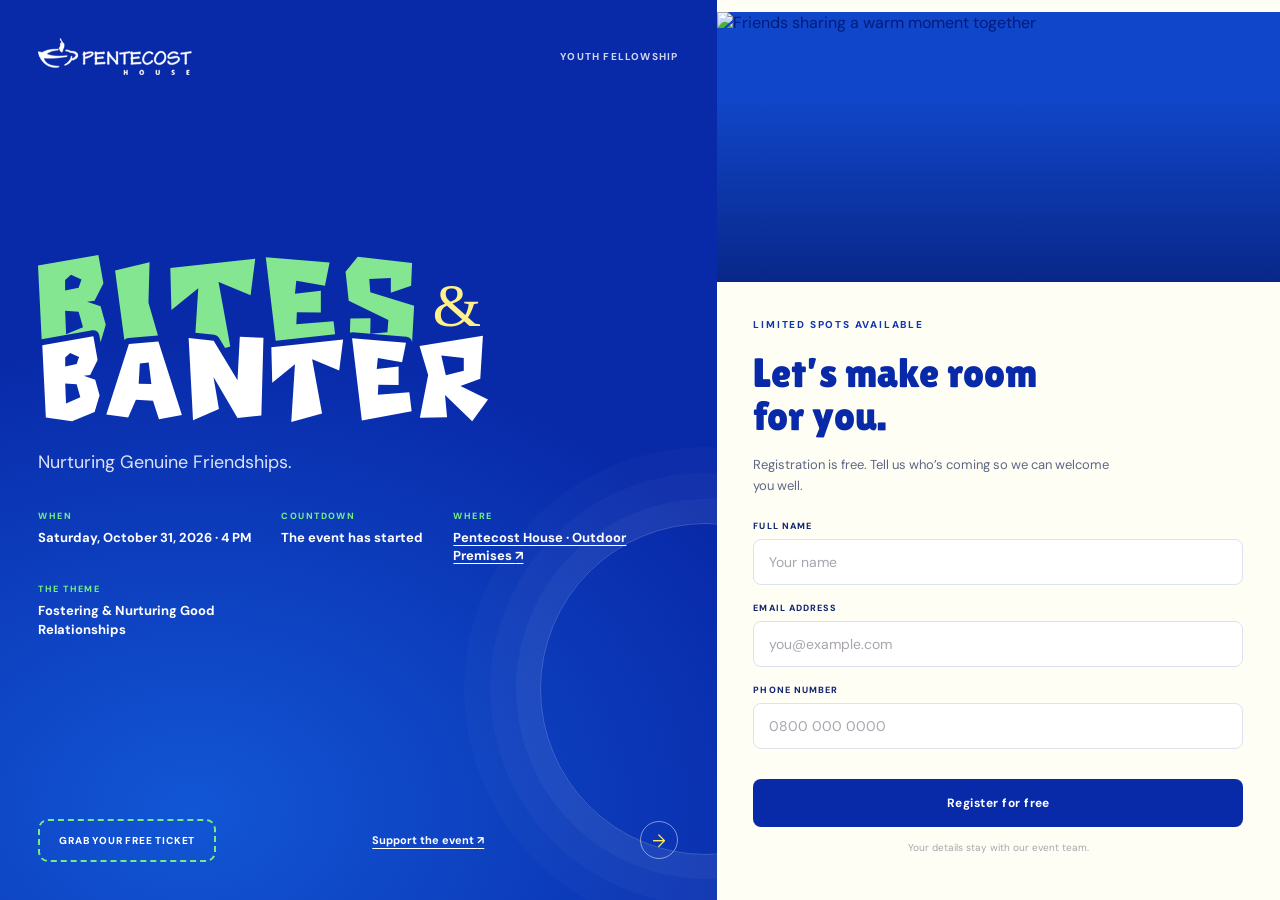
==== commit ca18470e: "Merge origin/main into main Preserve remote homepage updates alongside local event and donation feat" ====
--- a/index.html
+++ b/index.html
@@ -32,7 +32,7 @@
 
 			<div class="intro-content">
 				<h1 id="event-title"><img class="event-logo" src="B&amp;B_Logo.svg" alt="Bites &amp; Banter"></h1>
-				<p class="intro-copy">Good food, real talk, and the kind of company that makes you stay a little longer.</p>
+				<p class="intro-copy">Nurturing Genuine Friendships.</p>
 
 				<div class="event-details" aria-label="Event details">
 					<div class="detail-item">
@@ -49,7 +49,7 @@
 					</div>
 					<div class="detail-item">
 						<span class="detail-label">The theme</span>
-						<strong>Fostering &amp; nurturing good relationships</strong>
+						<strong>Fostering &amp; Nurturing Good Relationships</strong>
 					</div>
 				</div>
 			</div>
@@ -62,6 +62,10 @@
 		</section>
 
 		<section class="form-panel" aria-labelledby="register-title">
+			<div class="photo-frame">
+				<img src="https://images.unsplash.com/photo-1529156069898-49953e39b3ac?auto=format&amp;fit=crop&amp;w=1200&amp;q=85" alt="Friends sharing a warm moment together">
+			</div>
+
 			<div class="form-wrap">
 				<div class="form-heading">
 					<p class="eyebrow">Limited Spots Available</p>
--- a/styles.css
+++ b/styles.css
@@ -85,6 +85,9 @@
 .arrow { font-size: 17px; transform: rotate(-90deg); }
 
 .form-panel { display: flex; flex-direction: column; min-height: 100vh; background: var(--paper); }
+.photo-frame { position: relative; flex: 0 0 30vh; min-height: 220px; overflow: hidden; background: #1046c9; }
+.photo-frame::after { content: ''; position: absolute; inset: 0; background: linear-gradient(180deg, rgba(6,28,114,0) 32%, rgba(6,28,114,.74)); }
+.photo-frame img { width: 100%; height: 100%; object-fit: cover; object-position: center 48%; filter: saturate(1.12); }
 .form-wrap { width: min(100% - 10vw, 510px); margin: 0 auto; padding: clamp(38px, 6vh, 66px) 0 34px; }
 .form-heading h2, .success-state h2 { font-size: clamp(42px, 4.2vw, 62px); line-height: .95; }
 .form-intro, .success-copy { max-width: 360px; margin: 18px 0 0; color: var(--muted); font-size: 13px; line-height: 1.6; }
@@ -272,6 +275,7 @@
 	.event-details { gap: 18px 22px; margin-top: 30px; }
 	.detail-item { max-width: 190px; }
 	.form-panel { display: block; height: auto; min-height: 0; margin: 0; overflow: visible; border: 0; border-radius: 0; box-shadow: none; }
+	.photo-frame { height: 42vw; min-height: 190px; }
 	.form-wrap { width: min(100% - 48px, 510px); padding: 38px 0 42px; }
 }
 @media (max-width: 420px) {
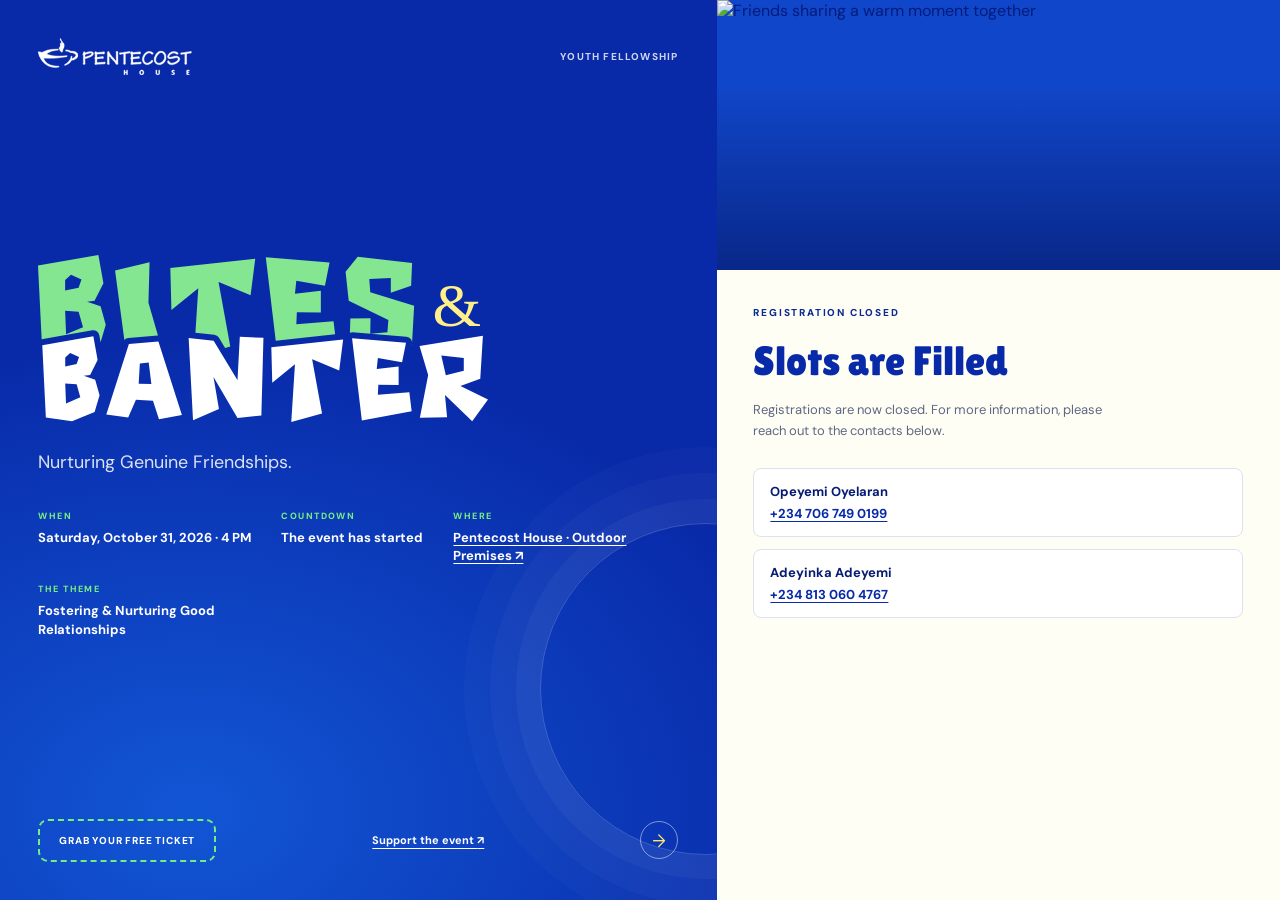
==== commit e92e0fe2: "Add registration closing state Co-authored-by: Copilot <223556219+Copilot@users.noreply.github.com>" ====
--- a/index.html
+++ b/index.html
@@ -99,6 +99,16 @@
 					<p class="success-copy">Thanks, <strong id="attendee-name">friend</strong>. Your free ticket is confirmed.</p>
 					<button class="secondary-button" type="button" id="register-another">Register someone else <span aria-hidden="true">↗</span></button>
 				</div>
+
+				<div class="registration-closed" aria-labelledby="registration-closed-title" hidden>
+					<p class="eyebrow">Registration closed</p>
+					<h2 id="registration-closed-title">Slots are Filled</h2>
+					<p class="form-intro">Registrations are now closed. For more information, please reach out to the contacts below.</p>
+					<ul class="registration-contacts">
+						<li><strong>Opeyemi Oyelaran</strong><a href="tel:+2347067490199">+234 706 749 0199</a></li>
+						<li><strong>Adeyinka Adeyemi</strong><a href="tel:+2348130604767">+234 813 060 4767</a></li>
+					</ul>
+				</div>
 			</div>
 		</section>
 	</main>
@@ -181,5 +191,34 @@
 			document.querySelector('#name').focus();
 		});
 	</script>
+
+	<script>
+		(() => {
+			const registrationClosesAt = new Date('2026-10-25T00:00:00+01:00').getTime();
+			function updateRegistrationAvailability() {
+				const isClosed = Date.now() >= registrationClosesAt;
+				document.querySelectorAll('.form-panel').forEach((panel) => {
+					panel.classList.toggle('is-registration-closed', isClosed);
+					panel.querySelector('.form-heading').hidden = isClosed;
+					panel.querySelector('form').hidden = isClosed;
+					panel.querySelector('.success-state').hidden = isClosed;
+					panel.querySelector('.registration-closed').hidden = !isClosed;
+				});
+			}
+			document.addEventListener('DOMContentLoaded', () => {
+				document.querySelectorAll('.form-panel form').forEach((form) => {
+					form.addEventListener('submit', (event) => {
+						if (Date.now() >= registrationClosesAt) {
+							event.preventDefault();
+							event.stopImmediatePropagation();
+							updateRegistrationAvailability();
+						}
+						}, true);
+				});
+				updateRegistrationAvailability();
+				if (Date.now() < registrationClosesAt) setTimeout(updateRegistrationAvailability, registrationClosesAt - Date.now());
+			});
+		})();
+	</script>
 </body>
 </html>
--- a/styles.css
+++ b/styles.css
@@ -109,6 +109,10 @@
 .success-copy strong { color: var(--ink); }
 .secondary-button { max-width: 250px; margin-top: 30px; background: var(--ink); color: var(--paper); }
 .secondary-button:hover { color: white; }
+.registration-closed h2 { color: #0829a8; font-family: 'Lilita One', 'DM Sans', sans-serif; font-size: clamp(38px, 3.2vw, 50px); font-weight: 400; line-height: 1.05; letter-spacing: 0; }
+.registration-contacts { display: grid; gap: 12px; margin: 26px 0 0; padding: 0; list-style: none; }
+.registration-contacts li { display: flex; flex-direction: column; gap: 5px; padding: 14px 16px; border: 1px solid var(--line); border-radius: 8px; background: white; font-size: 13px; }
+.registration-contacts a { color: #0829a8; font-weight: 700; text-underline-offset: 3px; }
 [hidden] { display: none !important; }
 @keyframes arrive { from { opacity: 0; transform: translateY(12px); } to { opacity: 1; transform: translateY(0); } }
 
@@ -241,6 +245,7 @@
 	background: var(--paper);
 	box-shadow: none;
 }
+.form-panel.is-registration-closed { justify-content: flex-start; }
 .form-wrap { width: min(100% - 64px, 490px); padding: clamp(30px, 4vh, 44px) 0 34px; }
 .form-heading .eyebrow { color: #1236b2; }
 .form-heading h2 { color: #0829a8; font-family: 'Lilita One', 'DM Sans', sans-serif; font-size: clamp(38px, 3.2vw, 50px); font-weight: 400; line-height: 1.05; letter-spacing: 0; }
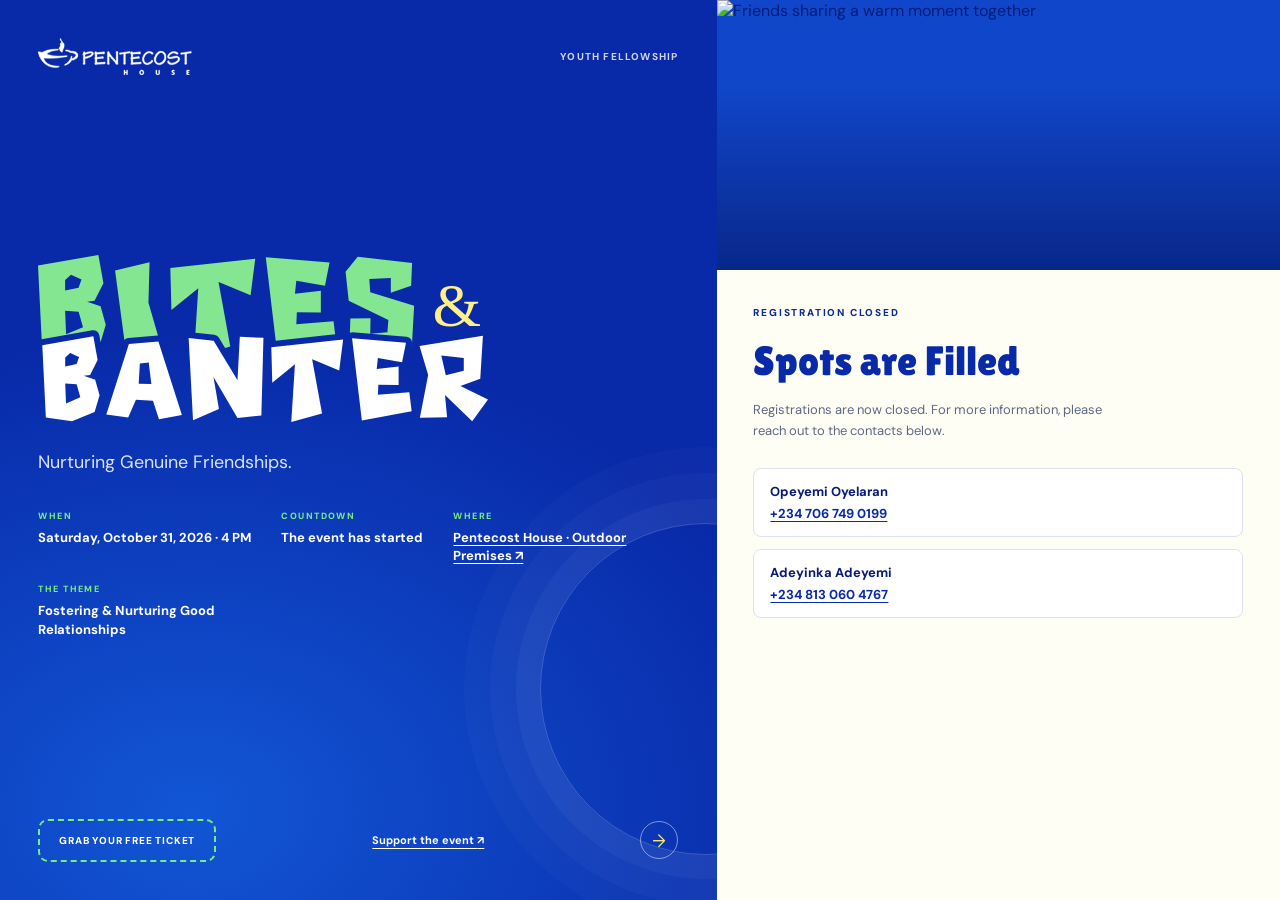
==== commit c51d91d5: "Update index.html" ====
--- a/index.html
+++ b/index.html
@@ -102,7 +102,7 @@
 
 				<div class="registration-closed" aria-labelledby="registration-closed-title" hidden>
 					<p class="eyebrow">Registration closed</p>
-					<h2 id="registration-closed-title">Slots are Filled</h2>
+					<h2 id="registration-closed-title">Spots are Filled</h2>
 					<p class="form-intro">Registrations are now closed. For more information, please reach out to the contacts below.</p>
 					<ul class="registration-contacts">
 						<li><strong>Opeyemi Oyelaran</strong><a href="tel:+2347067490199">+234 706 749 0199</a></li>
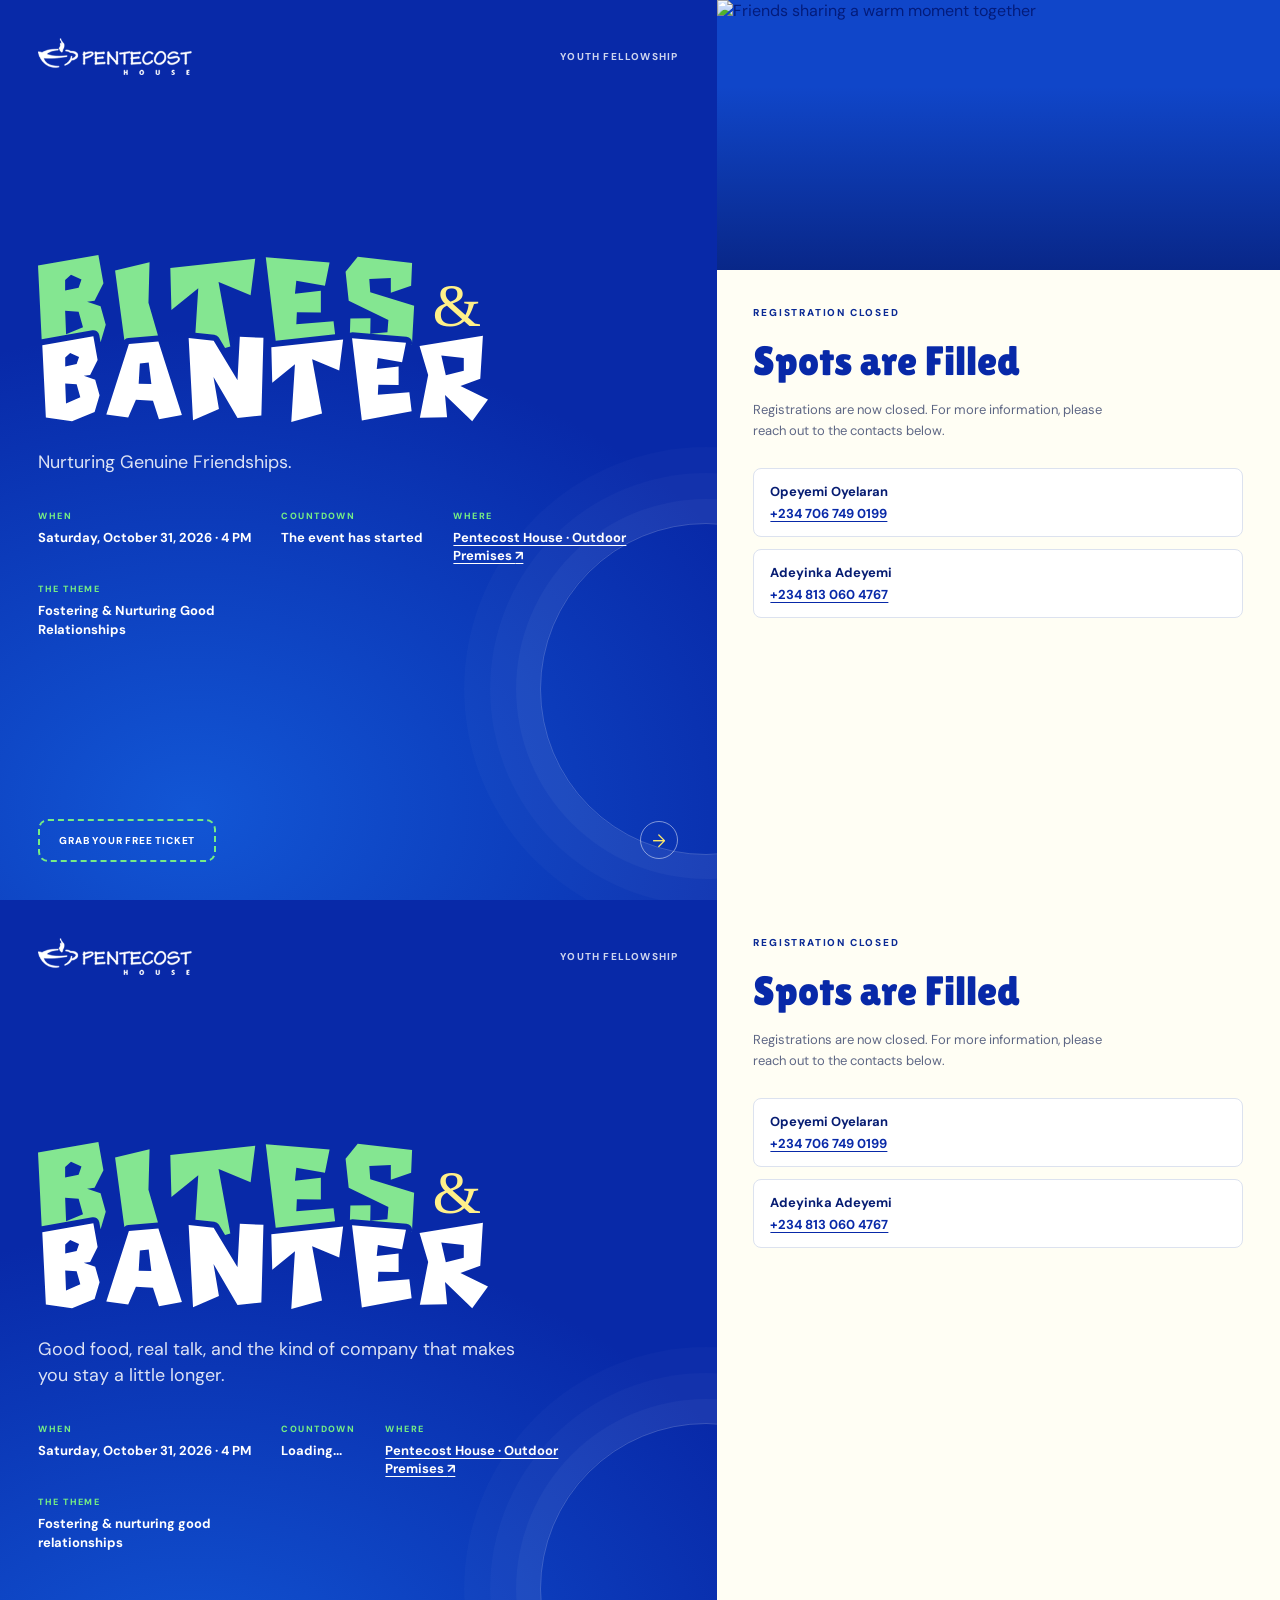
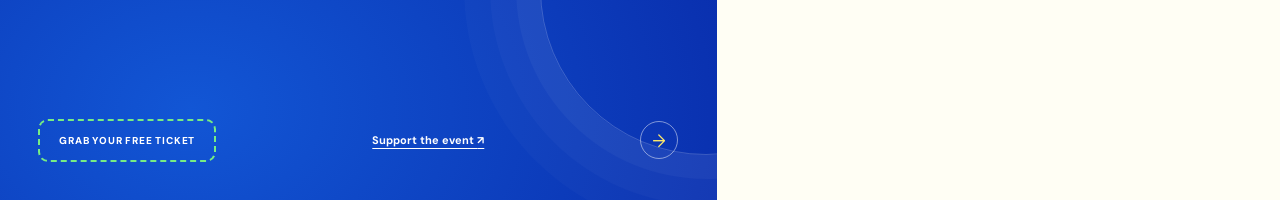
==== commit 8125469b: "Update registration page Co-authored-by: Copilot <223556219+Copilot@users.noreply.github.com>" ====
--- a/index.html
+++ b/index.html
@@ -55,15 +55,14 @@
 			</div>
 
 			<div class="intro-footer">
-				<a class="free-ticket" href="#register-title">Grab your free ticket</a>
-				<a class="support-link" href="donations.html">Support the event <span aria-hidden="true">↗</span></a>
+				<span class="free-ticket">Grab your free ticket</span>
 				<span class="scroll-note"><span class="arrow">↓</span></span>
 			</div>
 		</section>
 
 		<section class="form-panel" aria-labelledby="register-title">
 			<div class="photo-frame">
-				<img src="https://images.unsplash.com/photo-1529156069898-49953e39b3ac?auto=format&amp;fit=crop&amp;w=1200&amp;q=85" alt="Friends sharing a warm moment together">
+				<img src="https://images.unsplash.com/photo-1529156069898-49953e39b3ac?auto=format&fit=crop&w=1200&q=85" alt="Friends sharing a warm moment together">
 			</div>
 
 			<div class="form-wrap">
@@ -195,6 +194,7 @@
 	<script>
 		(() => {
 			const registrationClosesAt = new Date('2026-10-25T00:00:00+01:00').getTime();
+
 			function updateRegistrationAvailability() {
 				const isClosed = Date.now() >= registrationClosesAt;
 				document.querySelectorAll('.form-panel').forEach((panel) => {
@@ -205,6 +205,7 @@
 					panel.querySelector('.registration-closed').hidden = !isClosed;
 				});
 			}
+
 			document.addEventListener('DOMContentLoaded', () => {
 				document.querySelectorAll('.form-panel form').forEach((form) => {
 					form.addEventListener('submit', (event) => {
@@ -213,12 +214,205 @@
 							event.stopImmediatePropagation();
 							updateRegistrationAvailability();
 						}
-						}, true);
+					}, true);
 				});
 				updateRegistrationAvailability();
-				if (Date.now() < registrationClosesAt) setTimeout(updateRegistrationAvailability, registrationClosesAt - Date.now());
+				if (Date.now() < registrationClosesAt) {
+					setTimeout(updateRegistrationAvailability, registrationClosesAt - Date.now());
+				}
 			});
 		})();
 	</script>
 </body>
 </html>
+<!DOCTYPE html>
+<html lang="en">
+<head>
+	<meta charset="UTF-8">
+	<meta name="viewport" content="width=device-width, initial-scale=1.0">
+	<meta name="description" content="Join Bites & Banter for hot food, honest conversations, and good company. Register free for October 31, 2026.">
+	<meta property="og:type" content="website">
+	<meta property="og:title" content="Bites &amp; Banter | Registration">
+	<meta property="og:description" content="Join Bites &amp; Banter for hot food, honest conversations, and good company on October 31, 2026.">
+	<meta property="og:image" content="BB_GraphTag.png">
+	<meta name="twitter:card" content="summary_large_image">
+	<meta name="twitter:title" content="Bites &amp; Banter | Registration">
+	<meta name="twitter:description" content="Join Bites &amp; Banter for hot food, honest conversations, and good company on October 31, 2026.">
+	<meta name="twitter:image" content="BB_GraphTag.png">
+	<meta name="theme-color" content="#0829a8">
+	<title>Bites &amp; Banter | Registration</title>
+	<link rel="preconnect" href="https://fonts.googleapis.com">
+	<link rel="preconnect" href="https://fonts.gstatic.com" crossorigin>
+	<link href="https://fonts.googleapis.com/css2?family=Bungee&family=DM+Sans:wght@400;500;600;700;800&family=Lilita+One&family=Permanent+Marker&display=swap" rel="stylesheet">
+	<link rel="icon" type="image/png" href="favicon.png">
+	<link rel="stylesheet" href="styles.css">
+</head>
+<body>
+	<main class="event-shell">
+		<section class="intro-panel" aria-labelledby="event-title">
+			<div class="intro-topline">
+				<div class="church-mark" aria-label="Pentecost House Youth Fellowship">
+					<div class="church-logo"><img src="pentecost_logo_white%201.png" alt="Pentecost House"></div>
+					<div class="church-affiliation">YOUTH FELLOWSHIP</div>
+				</div>
+			</div>
+
+			<div class="intro-content">
+				<h1 id="event-title"><img class="event-logo" src="B&amp;B_Logo.svg" alt="Bites &amp; Banter"></h1>
+				<p class="intro-copy">Good food, real talk, and the kind of company that makes you stay a little longer.</p>
+
+				<div class="event-details" aria-label="Event details">
+					<div class="detail-item">
+						<span class="detail-label">When</span>
+						<strong>Saturday, October 31, 2026 · 4 PM</strong>
+					</div>
+					<div class="detail-item">
+						<span class="detail-label">Countdown</span>
+						<strong id="event-countdown" aria-live="off">Loading...</strong>
+					</div>
+					<div class="detail-item">
+						<span class="detail-label">Where</span>
+						<strong><a class="venue-link" href="https://maps.app.goo.gl/dUS1sD8pCBx8uVoXA" target="_blank" rel="noopener noreferrer">Pentecost House · Outdoor Premises <span aria-hidden="true">↗</span></a></strong>
+					</div>
+					<div class="detail-item">
+						<span class="detail-label">The theme</span>
+						<strong>Fostering &amp; nurturing good relationships</strong>
+					</div>
+				</div>
+			</div>
+
+			<div class="intro-footer">
+				<a class="free-ticket" href="#register-title">Grab your free ticket</a>
+				<a class="support-link" href="donations.html">Support the event <span aria-hidden="true">↗</span></a>
+				<span class="scroll-note"><span class="arrow">↓</span></span>
+			</div>
+		</section>
+
+		<section class="form-panel" aria-labelledby="register-title">
+			<div class="form-wrap">
+				<div class="form-heading">
+					<p class="eyebrow">Limited Spots Available</p>
+					<h2 id="register-title">Let’s make room<br>for you.</h2>
+					<p class="form-intro">Registration is free. Tell us who’s coming so we can welcome you well.</p>
+				</div>
+
+				<form id="registration-form" action="https://splitforms.com/api/submit" method="POST" novalidate>
+					<input type="hidden" name="access_key" value="d327588e8dae4fbfa3a824ffc16c2bb0">
+					<input type="hidden" name="message" value="Bites & Banter registration">
+					<input type="checkbox" name="botcheck" tabindex="-1" aria-hidden="true" hidden>
+					<label for="name">Full name</label>
+					<input id="name" name="name" type="text" inputmode="text" autocomplete="name" placeholder="Your name" required>
+					<span class="field-error" id="name-error" aria-live="polite"></span>
+
+					<label for="email">Email address</label>
+					<input id="email" name="email" type="email" inputmode="email" autocomplete="email" placeholder="you@example.com" required>
+					<span class="field-error" id="email-error" aria-live="polite"></span>
+
+					<label for="phone">Phone number</label>
+					<input id="phone" name="phone" type="tel" inputmode="tel" autocomplete="tel" placeholder="0800 000 0000" required>
+					<span class="field-error" id="phone-error" aria-live="polite"></span>
+					<button type="submit" id="submit-button">Register for free</button>
+					<p class="privacy-note" id="form-status" role="status" aria-live="polite">Your details stay with our event team.</p>
+				</form>
+
+				<div class="success-state" id="success-state" role="status" aria-live="polite" hidden>
+					<span class="success-icon" aria-hidden="true">✓</span>
+					<p class="eyebrow">You’re on the list</p>
+					<h2>See you at<br>Bites &amp; Banter.</h2>
+					<p class="success-copy">Thanks, <strong id="attendee-name">friend</strong>. Your free ticket is confirmed.</p>
+					<button class="secondary-button" type="button" id="register-another">Register someone else <span aria-hidden="true">↗</span></button>
+				</div>
+
+				<div class="registration-closed" aria-labelledby="registration-closed-title" hidden>
+					<p class="eyebrow">Registration closed</p>
+					<h2 id="registration-closed-title">Spots are Filled</h2>
+					<p class="form-intro">Registrations are now closed. For more information, please reach out to the contacts below.</p>
+					<ul class="registration-contacts">
+						<li><strong>Opeyemi Oyelaran</strong><a href="tel:+2347067490199">+234 706 749 0199</a></li>
+						<li><strong>Adeyinka Adeyemi</strong><a href="tel:+2348130604767">+234 813 060 4767</a></li>
+					</ul>
+				</div>
+			</div>
+		</section>
+	</main>
+
+	<script>
+		const eventCountdown = document.querySelector('#event-countdown');
+		const eventStart = new Date(2026, 9, 31, 16, 0, 0);
+
+		function updateCountdown() {
+			const remaining = eventStart - new Date();
+			if (remaining <= 0) {
+				eventCountdown.textContent = 'The event has started';
+				return;
+			}
+
+			const days = Math.floor(remaining / 86400000);
+			const hours = Math.floor((remaining % 86400000) / 3600000);
+			const minutes = Math.floor((remaining % 3600000) / 60000);
+			const seconds = Math.floor((remaining % 60000) / 1000);
+			eventCountdown.textContent = `${days}d ${hours}h ${minutes}m ${seconds}s`;
+		}
+
+		updateCountdown();
+		setInterval(updateCountdown, 1000);
+
+		const form = document.querySelector('#registration-form');
+		const formHeading = document.querySelector('.form-heading');
+		const successState = document.querySelector('#success-state');
+		const attendeeName = document.querySelector('#attendee-name');
+		const submitButton = document.querySelector('#submit-button');
+		const formStatus = document.querySelector('#form-status');
+		const fields = ['name', 'email', 'phone'];
+
+		function showError(field, message) {
+			const input = document.querySelector(`#${field}`);
+			const error = document.querySelector(`#${field}-error`);
+			input.classList.toggle('has-error', Boolean(message));
+			input.setAttribute('aria-invalid', Boolean(message));
+			error.textContent = message;
+		}
+
+		form.addEventListener('submit', async (event) => {
+			event.preventDefault();
+			const data = new FormData(form);
+			let valid = true;
+
+			fields.forEach((field) => showError(field, ''));
+			if (!data.get('name').trim()) { showError('name', 'Please enter your name.'); valid = false; }
+			if (!data.get('email').match(/^[^\s@]+@[^\s@]+\.[^\s@]+$/)) { showError('email', 'Please enter a valid email.'); valid = false; }
+			if (data.get('phone').replace(/\D/g, '').length < 7) { showError('phone', 'Please enter a valid phone number.'); valid = false; }
+			if (!valid) return;
+
+			submitButton.disabled = true;
+			submitButton.firstChild.textContent = 'Saving your seat ';
+			formStatus.textContent = 'Sending your registration...';
+
+			try {
+				const response = await fetch(form.action, { method: form.method, body: data });
+				if (!response.ok) throw new Error('Registration failed');
+				attendeeName.textContent = data.get('name').trim().split(' ')[0];
+				form.hidden = true;
+				formHeading.hidden = true;
+				successState.hidden = false;
+			} catch (error) {
+				submitButton.disabled = false;
+				submitButton.firstChild.textContent = 'Register for free ';
+				formStatus.textContent = 'We could not save your registration. Please try again.';
+			}
+		});
+
+		document.querySelector('#register-another').addEventListener('click', () => {
+			form.reset();
+			fields.forEach((field) => showError(field, ''));
+			formStatus.textContent = 'Your details stay with our event team.';
+			submitButton.disabled = false;
+			submitButton.firstChild.textContent = 'Register for free ';
+			successState.hidden = true;
+			formHeading.hidden = false;
+			form.hidden = false;
+			document.querySelector('#name').focus();
+		});
+	</script>
+</body>
+</html>
